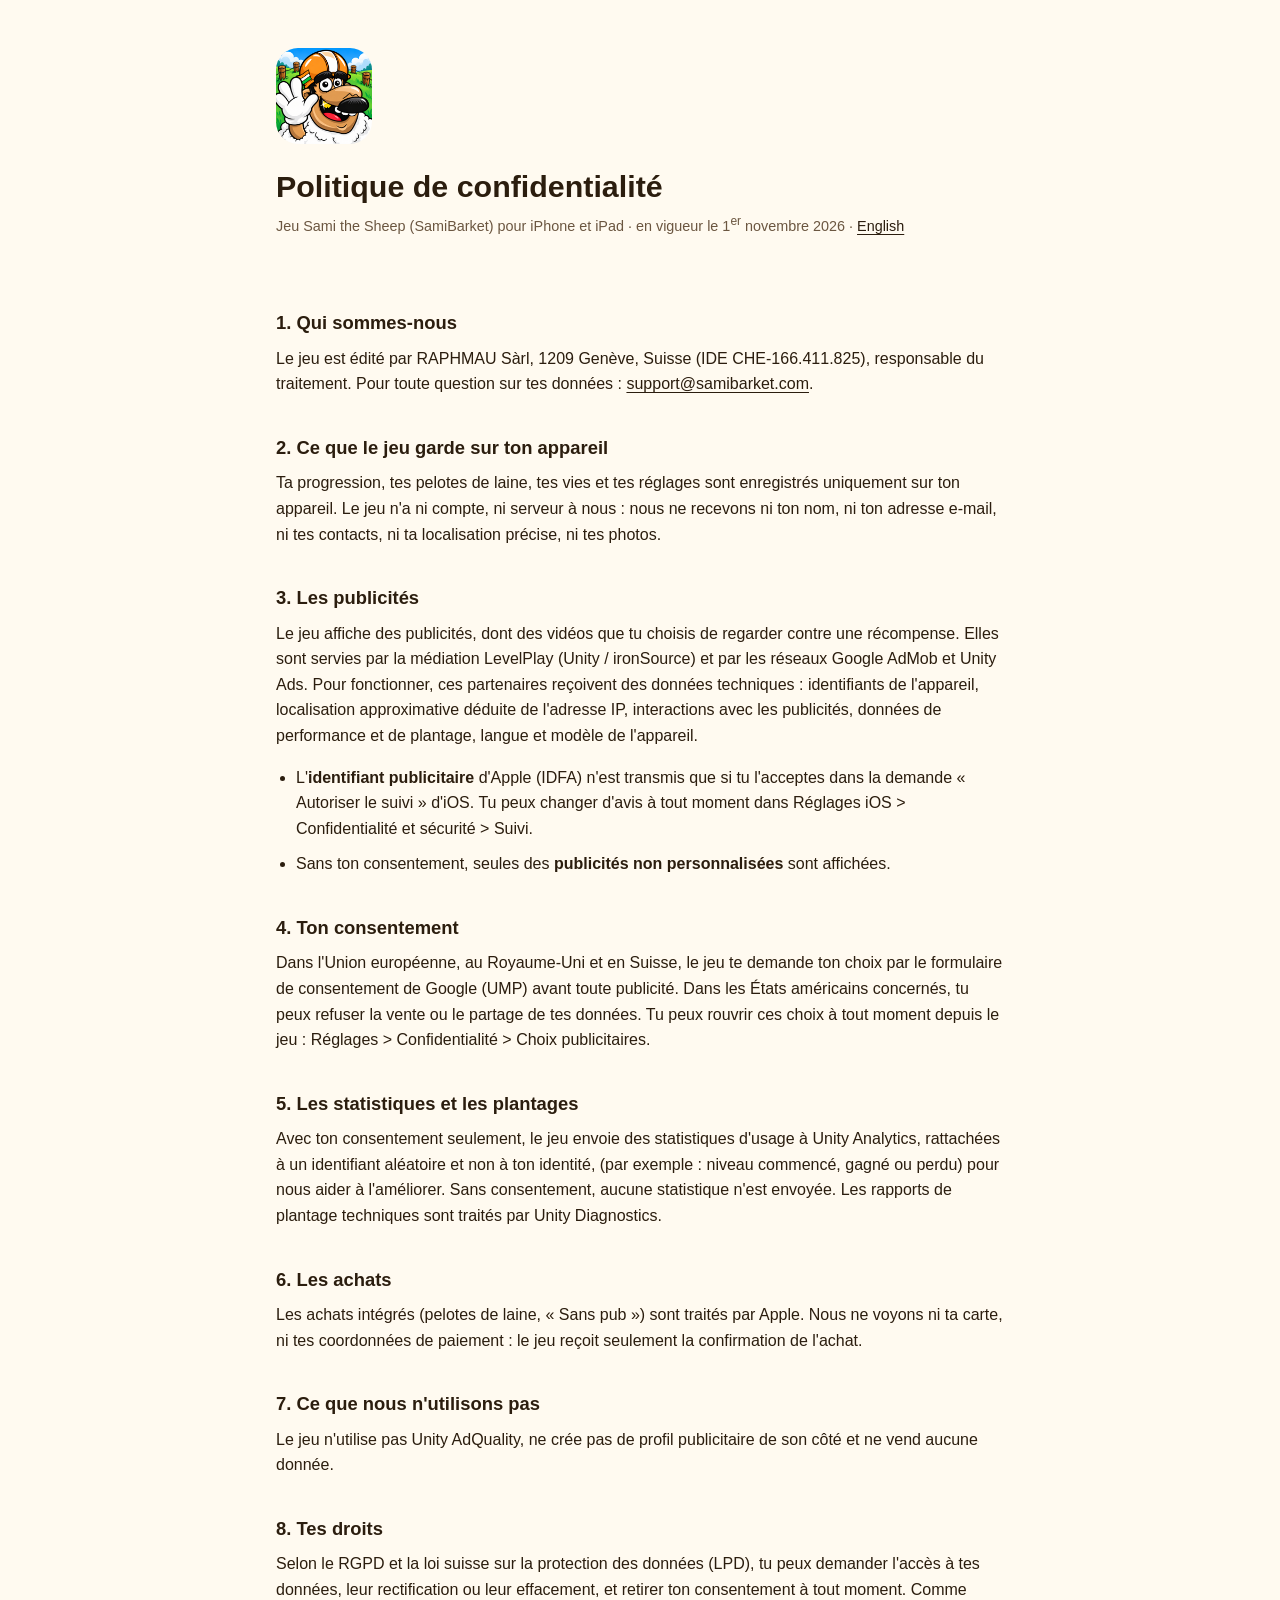
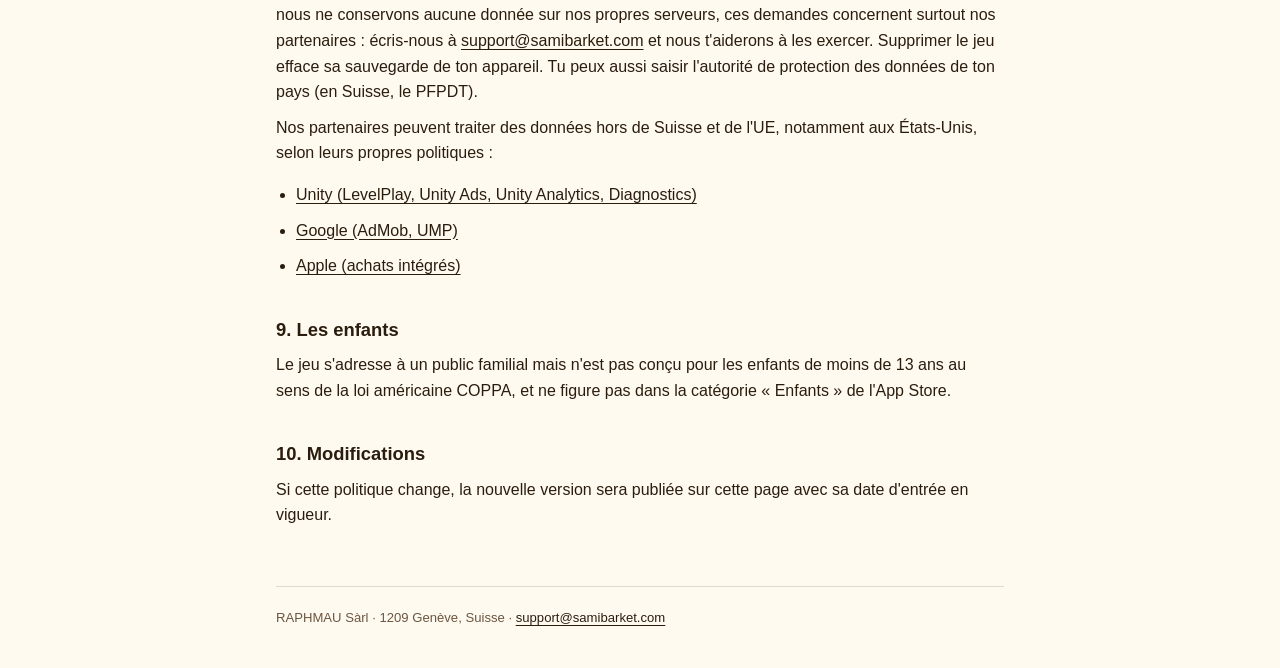
==== confidentialite/index.html @ 614088dc "Site minimal SamiBarket : accueil et politique de confidentialité FR/EN Co-Authored-By: Claude Opus " ====
<!doctype html>
<html lang="fr">
<head>
<meta charset="utf-8">
<meta name="viewport" content="width=device-width, initial-scale=1">
<title>Confidentialité — Sami the Sheep</title>
<meta name="description" content="Politique de confidentialité du jeu Sami the Sheep (SamiBarket).">
<link rel="icon" href="/icon.png">
<link rel="alternate" hreflang="en" href="https://samibarket.com/privacy/">
<link rel="stylesheet" href="/style.css">
</head>
<body>
<div class="wrap">
  <header>
    <a href="/"><img class="icon" src="/icon.png" width="96" height="96" alt="Sami the Sheep"></a>
    <h1>Politique de confidentialité</h1>
    <p class="muted">Jeu Sami the Sheep (SamiBarket) pour iPhone et iPad · en vigueur le 1<sup>er</sup> novembre 2026 · <a href="/privacy/" lang="en">English</a></p>
  </header>
  <main>
    <h2>1. Qui sommes-nous</h2>
    <p>Le jeu est édité par RAPHMAU Sàrl, 1209 Genève, Suisse (IDE CHE-166.411.825), responsable du traitement. Pour toute question sur tes données : <a href="mailto:support@samibarket.com">support@samibarket.com</a>.</p>

    <h2>2. Ce que le jeu garde sur ton appareil</h2>
    <p>Ta progression, tes pelotes de laine, tes vies et tes réglages sont enregistrés uniquement sur ton appareil. Le jeu n'a ni compte, ni serveur à nous : nous ne recevons ni ton nom, ni ton adresse e-mail, ni tes contacts, ni ta localisation précise, ni tes photos.</p>

    <h2>3. Les publicités</h2>
    <p>Le jeu affiche des publicités, dont des vidéos que tu choisis de regarder contre une récompense. Elles sont servies par la médiation LevelPlay (Unity / ironSource) et par les réseaux Google AdMob et Unity Ads. Pour fonctionner, ces partenaires reçoivent des données techniques : identifiants de l'appareil, localisation approximative déduite de l'adresse IP, interactions avec les publicités, données de performance et de plantage, langue et modèle de l'appareil.</p>
    <ul>
      <li>L'<strong>identifiant publicitaire</strong> d'Apple (IDFA) n'est transmis que si tu l'acceptes dans la demande « Autoriser le suivi » d'iOS. Tu peux changer d'avis à tout moment dans Réglages iOS &gt; Confidentialité et sécurité &gt; Suivi.</li>
      <li>Sans ton consentement, seules des <strong>publicités non personnalisées</strong> sont affichées.</li>
    </ul>

    <h2>4. Ton consentement</h2>
    <p>Dans l'Union européenne, au Royaume-Uni et en Suisse, le jeu te demande ton choix par le formulaire de consentement de Google (UMP) avant toute publicité. Dans les États américains concernés, tu peux refuser la vente ou le partage de tes données. Tu peux rouvrir ces choix à tout moment depuis le jeu : Réglages &gt; Confidentialité &gt; Choix publicitaires.</p>

    <h2>5. Les statistiques et les plantages</h2>
    <p>Avec ton consentement seulement, le jeu envoie des statistiques d'usage à Unity Analytics, rattachées à un identifiant aléatoire et non à ton identité, (par exemple : niveau commencé, gagné ou perdu) pour nous aider à l'améliorer. Sans consentement, aucune statistique n'est envoyée. Les rapports de plantage techniques sont traités par Unity Diagnostics.</p>

    <h2>6. Les achats</h2>
    <p>Les achats intégrés (pelotes de laine, « Sans pub ») sont traités par Apple. Nous ne voyons ni ta carte, ni tes coordonnées de paiement : le jeu reçoit seulement la confirmation de l'achat.</p>

    <h2>7. Ce que nous n'utilisons pas</h2>
    <p>Le jeu n'utilise pas Unity AdQuality, ne crée pas de profil publicitaire de son côté et ne vend aucune donnée.</p>

    <h2>8. Tes droits</h2>
    <p>Selon le RGPD et la loi suisse sur la protection des données (LPD), tu peux demander l'accès à tes données, leur rectification ou leur effacement, et retirer ton consentement à tout moment. Comme nous ne conservons aucune donnée sur nos propres serveurs, ces demandes concernent surtout nos partenaires : écris-nous à <a href="mailto:support@samibarket.com">support@samibarket.com</a> et nous t'aiderons à les exercer. Supprimer le jeu efface sa sauvegarde de ton appareil. Tu peux aussi saisir l'autorité de protection des données de ton pays (en Suisse, le PFPDT).</p>
    <p>Nos partenaires peuvent traiter des données hors de Suisse et de l'UE, notamment aux États-Unis, selon leurs propres politiques :</p>
    <ul>
      <li><a href="https://unity.com/legal/game-player-and-app-user-privacy-policy">Unity (LevelPlay, Unity Ads, Unity Analytics, Diagnostics)</a></li>
      <li><a href="https://policies.google.com/privacy">Google (AdMob, UMP)</a></li>
      <li><a href="https://www.apple.com/legal/privacy/">Apple (achats intégrés)</a></li>
    </ul>

    <h2>9. Les enfants</h2>
    <p>Le jeu s'adresse à un public familial mais n'est pas conçu pour les enfants de moins de 13 ans au sens de la loi américaine COPPA, et ne figure pas dans la catégorie « Enfants » de l'App Store.</p>

    <h2>10. Modifications</h2>
    <p>Si cette politique change, la nouvelle version sera publiée sur cette page avec sa date d'entrée en vigueur.</p>
  </main>
  <footer>
    <address>RAPHMAU Sàrl · 1209 Genève, Suisse · <a href="mailto:support@samibarket.com">support@samibarket.com</a></address>
  </footer>
</div>
</body>
</html>
---- style.css ----
:root { --bg: #fffaf0; --fg: #2b1d0e; --muted: #6b5640; --line: #2b1d0e26; color-scheme: light; }
* { box-sizing: border-box; }
html { -webkit-text-size-adjust: 100%; }
body {
  margin: 0; background: var(--bg); color: var(--fg);
  font: 16px/1.6 -apple-system, BlinkMacSystemFont, "Helvetica Neue", Helvetica, Arial, sans-serif;
  -webkit-font-smoothing: antialiased;
}
.wrap { max-width: 760px; margin: 0 auto; padding: 0 16px; }
header { padding: 48px 0 24px; }
.logo { display: block; width: 100%; max-width: 420px; height: auto; }
.icon { width: 96px; height: 96px; border-radius: 22px; display: block; margin: 0 0 24px; }
h1 { font-size: 1.9rem; line-height: 1.2; margin: 24px 0 8px; }
h2 { font-size: 1.15rem; margin: 36px 0 8px; }
p, li { margin: 0 0 10px; }
ul { padding-left: 20px; }
.muted { color: var(--muted); font-size: .9rem; }
a { color: var(--fg); text-underline-offset: 3px; }
nav { display: flex; gap: 20px; flex-wrap: wrap; padding: 8px 0 0; }
main { padding-bottom: 48px; }
footer { padding: 20px 0 40px; border-top: 1px solid var(--line); font-size: .82rem; color: var(--muted); }
address { font-style: normal; }
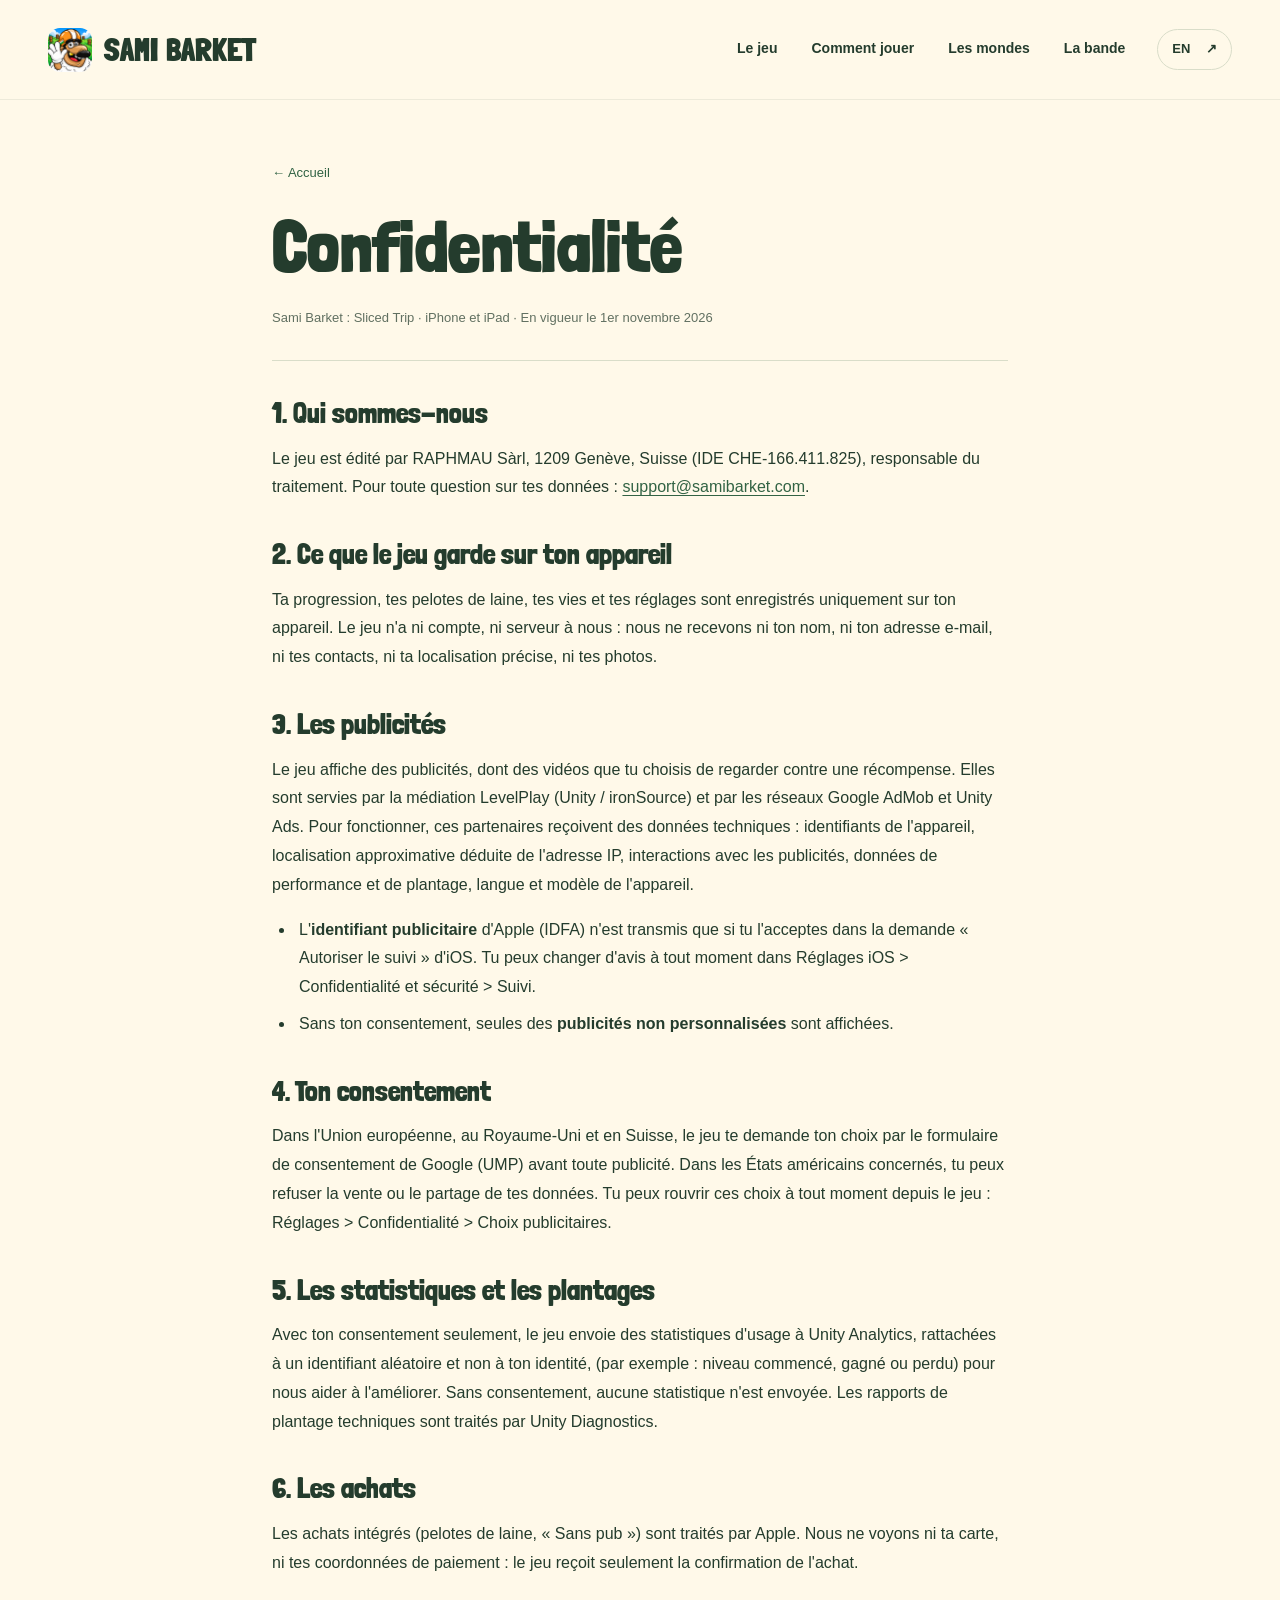
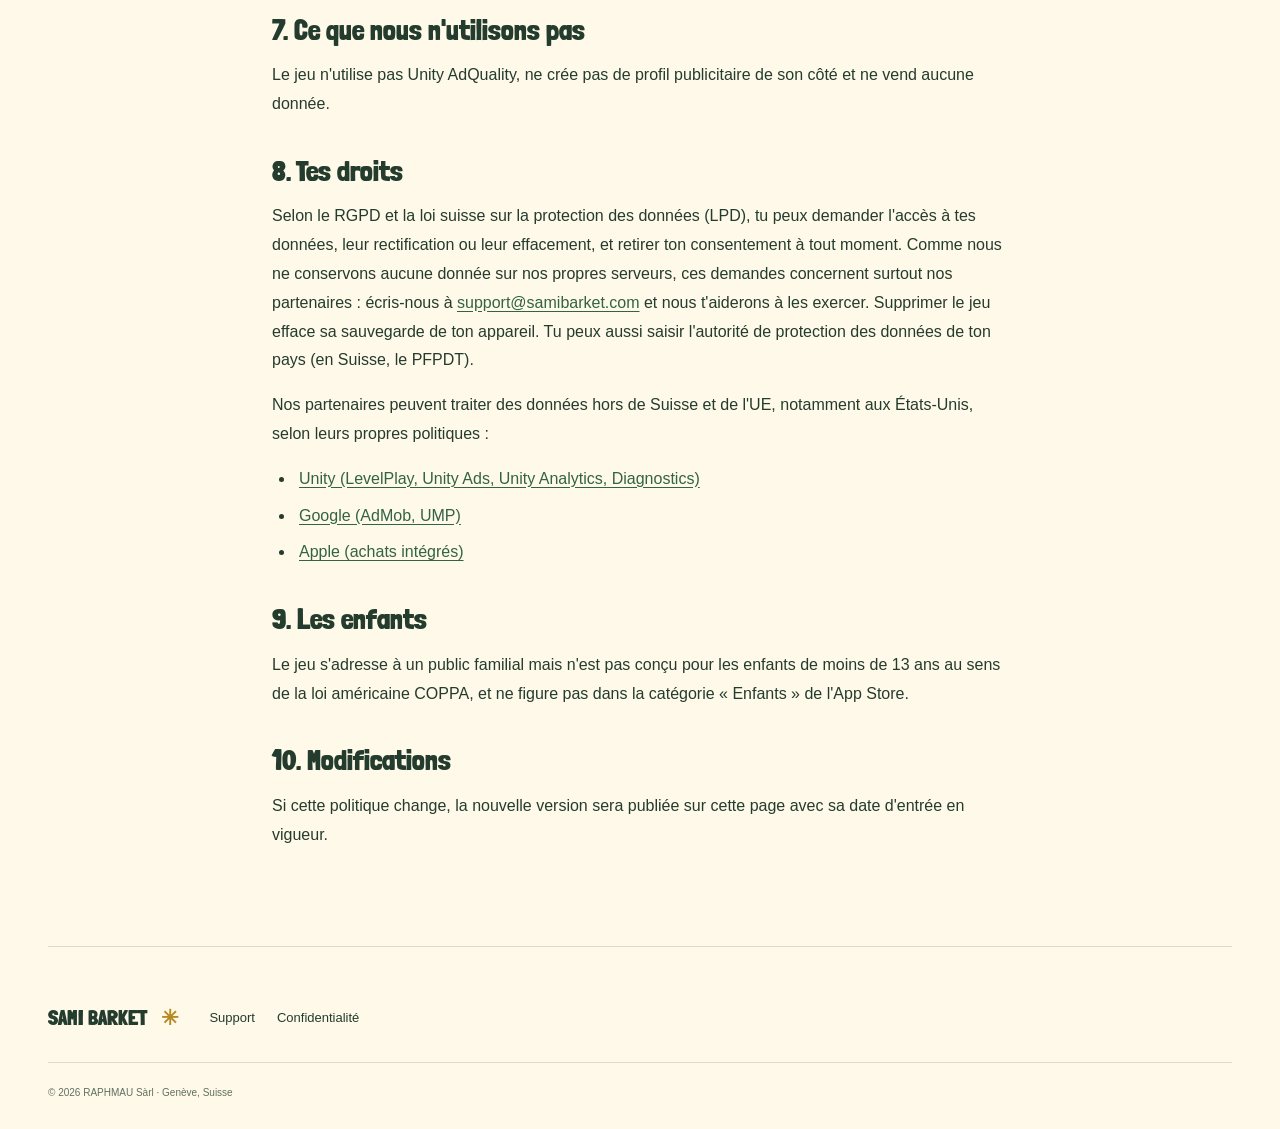
==== commit ee4c8751: "Refine approved Sami Barket site and bilingual legal pages" ====
--- a/confidentialite/index.html
+++ b/confidentialite/index.html
@@ -1,22 +1,7 @@
 <!doctype html>
-<html lang="fr">
-<head>
-<meta charset="utf-8">
-<meta name="viewport" content="width=device-width, initial-scale=1">
-<title>Confidentialité — Sami the Sheep</title>
-<meta name="description" content="Politique de confidentialité du jeu Sami the Sheep (SamiBarket).">
-<link rel="icon" href="/icon.png">
-<link rel="alternate" hreflang="en" href="https://samibarket.com/privacy/">
-<link rel="stylesheet" href="/style.css">
-</head>
-<body>
-<div class="wrap">
-  <header>
-    <a href="/"><img class="icon" src="/icon.png" width="96" height="96" alt="Sami the Sheep"></a>
-    <h1>Politique de confidentialité</h1>
-    <p class="muted">Jeu Sami the Sheep (SamiBarket) pour iPhone et iPad · en vigueur le 1<sup>er</sup> novembre 2026 · <a href="/privacy/" lang="en">English</a></p>
-  </header>
-  <main>
+<html lang="fr"><head><meta charset="utf-8"><meta name="viewport" content="width=device-width, initial-scale=1"><title>Confidentialité — Sami Barket</title><meta name="description" content="Aide et informations pour Sami Barket : Sliced Trip."><meta name="theme-color" content="#fff9e9"><link rel="icon" href="/icon.png"><link rel="stylesheet" href="/home.css?v=8"><link rel="canonical" href="https://samibarket.com/confidentialite/"><link rel="alternate" hreflang="en" href="https://samibarket.com/privacy/"></head>
+<body><a class="skip" href="#main">Aller au contenu</a><header class="site-header"><a class="brand" href="/" aria-label="Sami Barket"><img src="/icon.png" width="44" height="44" alt=""><span>SAMI<span class="brand-small">BARKET</span></span></a><nav aria-label="Navigation principale"><a href="/#sliced-trip">Le jeu</a><a href="/#how-to-play">Comment jouer</a><a href="/#worlds">Les mondes</a><a href="/#the-flock">La bande</a></nav><a class="language" href="/privacy/" lang="en">EN <span aria-hidden="true">↗</span></a></header>
+<main id="main" class="document-page"><header class="document-heading"><a class="back-link" href="/">← Accueil</a><h1>Confidentialité</h1><p>Sami Barket : Sliced Trip · iPhone et iPad · En vigueur le 1er novembre 2026</p></header><div class="document-content">
     <h2>1. Qui sommes-nous</h2>
     <p>Le jeu est édité par RAPHMAU Sàrl, 1209 Genève, Suisse (IDE CHE-166.411.825), responsable du traitement. Pour toute question sur tes données : <a href="mailto:support@samibarket.com">support@samibarket.com</a>.</p>
 
@@ -56,10 +41,5 @@
 
     <h2>10. Modifications</h2>
     <p>Si cette politique change, la nouvelle version sera publiée sur cette page avec sa date d'entrée en vigueur.</p>
-  </main>
-  <footer>
-    <address>RAPHMAU Sàrl · 1209 Genève, Suisse · <a href="mailto:support@samibarket.com">support@samibarket.com</a></address>
-  </footer>
-</div>
-</body>
-</html>
+  </div></main>
+<footer class="site-footer section-width"><div><a class="footer-brand" href="/">SAMI BARKET <span aria-hidden="true">✳</span></a></div><div class="footer-links"><a href="/support/">Support</a><a href="/confidentialite/">Confidentialité</a></div><p class="legal">© 2026 RAPHMAU Sàrl · Genève, Suisse</p></footer></body></html>
--- a/home.css
+++ b/home.css
@@ -0,0 +1,25 @@
+:root{--cream:#fff9e9;--ink:#243c2d;--green:#326344;--orange:#f6a831;--line:#d9ddc9;--muted:#617061}*{box-sizing:border-box}html{scroll-behavior:smooth;scroll-padding-top:100px}body{margin:0;background:var(--cream);color:var(--ink);font-family:Arial,Helvetica,sans-serif;line-height:1.55}a{color:inherit;text-decoration:none}a:focus-visible{outline:3px solid #187a83;outline-offset:6px}img{display:block;max-width:100%;height:auto}h1,h2,h3,h4,p{margin:0}h1,h2{font-family:Georgia,'Times New Roman',serif;font-weight:700;letter-spacing:-.055em;line-height:1.04}h1{font-size:clamp(3.3rem,5.6vw,6rem)}h2{font-size:clamp(2.8rem,4.4vw,4.4rem)}em{font-style:italic;color:var(--green)}.section-width{width:min(1200px,calc(100% - 96px));margin-inline:auto}.skip{position:fixed;left:12px;top:-100px;z-index:10;background:var(--cream);padding:14px}.skip:focus{top:12px}.site-header{height:100px;max-width:1392px;margin:auto;display:flex;align-items:center;justify-content:space-between;padding:0 48px;gap:32px;border-bottom:1px solid #243c2d14}.brand{display:flex;align-items:center;gap:11px;line-height:1;font-size:24px;font-weight:900;letter-spacing:-1px}.brand img{border-radius:12px}.brand-small{display:block;font-size:11px;letter-spacing:3px;margin-top:5px}.site-header nav{display:flex;gap:34px;font-size:14px;font-weight:700}.site-header nav a{padding:12px 0;border-bottom:2px solid transparent}.site-header nav a:hover{border-color:var(--green)}.language{font-size:13px;font-weight:800;border:1px solid var(--line);padding:9px 14px;border-radius:25px}.language span{margin-left:12px}.hero{position:relative;max-width:1440px;margin:auto;display:grid;grid-template-columns:1fr 1fr;min-height:730px;padding:84px 48px 100px;align-items:center;overflow:hidden}.hero-copy{position:relative;z-index:2;max-width:650px}.eyebrow{font-size:11px;font-weight:800;letter-spacing:1.7px;line-height:1.7;margin-bottom:24px}.tiny-sun{color:#c88b3b;font-size:21px;vertical-align:middle;margin-right:6px}.intro{max-width:420px;font-size:18px;color:var(--muted);margin:28px 0 30px}.button{display:inline-flex;justify-content:space-between;align-items:center;gap:36px;border:2px solid var(--ink);border-radius:50px;padding:16px 24px;background:var(--ink);color:white;font-size:14px;font-weight:700;box-shadow:0 4px 0 #12231a;transition:transform .15s,box-shadow .15s}.button:hover{transform:translateY(-2px);box-shadow:0 6px 0 #12231a}.button span{font-size:22px;line-height:1}.launch-status{font-size:12px;color:var(--muted);display:flex;align-items:center;gap:7px;margin:20px 4px}.launch-status>span{width:6px;height:6px;background:#b68930;border-radius:50%}.hero-art{position:relative;height:540px;isolation:isolate}.sky-orb{position:absolute;inset:10px -60px -20px 10px;background:#dcefdc;border-radius:50% 46% 42% 50%;transform:rotate(-9deg);z-index:-2}.hero-logo{position:absolute;width:72%;left:10%;top:4%;transform:rotate(-7deg);z-index:2}.hero-sami{position:absolute;height:400px;width:auto;left:8%;bottom:1%;filter:drop-shadow(0 15px 0 #243c2d0d);transform:rotate(-7deg)}.balloon{position:absolute;width:125px;right:2%;top:23%;transform:rotate(8deg)}.field-patch{position:absolute;width:460px;height:160px;background:#9bc66e;border-radius:50%;bottom:-15px;left:1%;transform:rotate(-8deg);z-index:-1}.art-sticker{position:absolute;right:3%;bottom:7%;width:130px;height:130px;border-radius:50%;background:#f6bd48;display:flex;flex-direction:column;justify-content:center;align-items:center;font-size:16px;line-height:1.1;letter-spacing:2px;transform:rotate(13deg);border:2px solid #243c2d}.art-sticker b{font-family:Georgia,serif;font-size:35px;letter-spacing:-2px}.doodle{position:absolute;font-size:44px;color:#de9728}.star-one{top:22%;left:1%}.star-two{right:-2%;bottom:41%;font-size:55px;color:var(--green)}.hero-footnote{position:absolute;left:48px;bottom:32px;font-size:12px;font-weight:700;display:flex;gap:30px;align-items:center}.hero-footnote span{font-size:22px}.how{display:grid;grid-template-columns:1fr 1fr;gap:110px;align-items:center;padding-block:90px 110px}.game-visual{position:relative;display:grid;place-items:center;min-height:610px}.screen-halo{position:absolute;width:100%;aspect-ratio:1;background:#efdeb7;border-radius:48% 48% 45% 50%;transform:rotate(-8deg)}figure{margin:0;position:relative;transform:rotate(-5deg)}.phone{width:245px;background:#233c2d;border:8px solid #233c2d;border-radius:34px;overflow:hidden;box-shadow:18px 24px 0 #243c2d13}.phone img{width:100%;border-radius:25px}figcaption{font-size:10px;text-align:center;color:#617061;margin-top:23px;transform:rotate(5deg)}.visual-note{position:absolute;left:-4%;bottom:29%;font-family:Georgia,serif;font-style:italic;font-size:28px;transform:rotate(-16deg);color:var(--green)}.visual-note span{display:block;font-size:60px;text-align:center;line-height:1}.how-copy .eyebrow{max-width:320px}.steps{list-style:none;padding:0;margin:36px 0 0}.steps li{display:flex;gap:22px;margin-bottom:26px}.step-number{flex:0 0 40px;height:40px;border:1px solid #b9c7ad;border-radius:50%;display:grid;place-items:center;font-size:12px;font-weight:700}.steps h3{font-size:18px;margin:4px 0 7px;letter-spacing:-.4px}.steps p{font-size:14px;color:var(--muted);max-width:340px}.challenge{background:#263f2e;color:#fff9e9;padding:88px 0;position:relative}.challenge-inner{display:grid;grid-template-columns:1fr 1fr;gap:80px;align-items:center}.challenge .eyebrow{color:#d4dcbf}.challenge em{color:#f3c55b}.challenge h2{font-size:clamp(3rem,4.4vw,4.4rem)}.challenge p:not(.eyebrow){max-width:380px;font-size:16px;color:#d4dcbf;margin-top:25px}.stats{display:grid;grid-template-columns:1fr 1fr;gap:32px}.stats div{border-top:1px solid #fff9e940;padding-top:15px}.stats div:first-child{grid-column:span 2}.stats strong{font-family:Georgia,serif;display:block;font-size:74px;line-height:1.1;font-weight:400;letter-spacing:-4px;color:#f3c55b}.stats div:first-child strong{font-size:104px}.stats span{display:block;font-size:12px;letter-spacing:.5px;margin-top:8px}.family{padding-block:110px 80px}.section-heading{max-width:650px;margin-bottom:52px}.section-heading>p:last-child{margin-top:24px;max-width:480px;color:var(--muted);font-size:17px}.game-cards{display:grid;grid-template-columns:1fr 1fr;gap:32px}.game-card{border:1px solid #d7d9c8;border-radius:20px;overflow:hidden;background:#fffcf3}.card-art{height:270px;position:relative;overflow:hidden;display:grid;place-items:center}.fusion .card-art{background:#f4d488}.bercail .card-art{background:#cce9e9}.fusion .card-art img{width:240px;transform:rotate(-12deg)}.bercail .card-art img{width:320px;z-index:1;transform:rotate(-8deg)}.card-spark{position:absolute;left:18%;top:22%;color:#966323;font-size:50px}.flight-trail{position:absolute;left:4%;bottom:22%;font-size:100px;color:#7cb5b6;transform:rotate(-10deg)}.card-content{padding:30px 34px 35px}.pill{font-size:10px;font-weight:700;letter-spacing:.5px;padding:5px 10px;border:1px solid #d8ddc8;border-radius:20px}.card-content h3{font-size:14px;font-weight:600;color:var(--muted);margin:24px 0 0}.card-content h3 span{display:block;font-family:Georgia,serif;font-size:34px;letter-spacing:-1.2px;color:var(--ink);line-height:1.25}.card-content h4{font-size:15px;margin:17px 0 7px}.card-content p{font-size:14px;color:var(--muted);max-width:400px}.family-note{font-size:12px;color:var(--muted);margin-top:25px;max-width:650px}.contact{border-top:1px solid var(--line);border-bottom:1px solid var(--line);padding-block:46px;display:flex;align-items:center;justify-content:space-between;gap:30px}.contact h2{font-size:30px;letter-spacing:-1px}.contact p{color:var(--muted);font-size:14px;margin-top:10px}.button-outline{background:transparent;color:var(--ink);box-shadow:none}.button-outline:hover{box-shadow:0 3px 0 #243c2d}.site-footer{padding-block:55px 28px;display:grid;grid-template-columns:1fr auto;gap:30px}.footer-brand{font-weight:900;letter-spacing:-1px;font-size:21px}.footer-brand span{color:#b88a22;margin-left:10px}.site-footer p{font-size:12px;color:var(--muted);margin-top:12px}.footer-links{display:flex;gap:25px;align-items:start;font-size:13px}.footer-links a:hover{text-decoration:underline}.site-footer .legal{grid-column:span 2;border-top:1px solid var(--line);padding-top:22px;font-size:10px;margin-top:10px}
+@media(min-width:1500px){.hero{padding-inline:80px}.hero-footnote{left:80px}}@media(max-width:1050px){.section-width{width:calc(100% - 64px)}.hero{padding-inline:32px;min-height:650px;padding-top:55px}.hero-art{height:460px}.hero-sami{height:330px}.hero-logo{width:82%;left:0;top:6%}.balloon{width:100px;right:-3%}.field-patch{width:360px}.art-sticker{width:100px;height:100px;right:0;font-size:12px}.art-sticker b{font-size:28px}.how{gap:60px}.visual-note{display:none}.hero-footnote{left:32px}.site-header{padding-inline:32px}.challenge-inner{gap:50px}.card-content{padding:27px}.bercail .card-art img{width:280px}}
+@media(max-width:700px){.site-header{height:78px;padding-inline:20px;gap:15px}.brand{font-size:21px}.brand img{width:36px;height:36px;border-radius:9px}.brand-small{font-size:9px}.site-header nav{gap:18px;font-size:12px}.site-header nav a:nth-child(2){display:none}.language{padding:6px 10px;font-size:11px}.language span{margin-left:3px}.section-width{width:calc(100% - 40px)}.hero{grid-template-columns:1fr;padding:40px 20px 58px;min-height:0}.hero-copy{max-width:500px}.eyebrow{font-size:9px;letter-spacing:1.4px;margin-bottom:18px}h1{font-size:clamp(3.2rem,10.8vw,4.7rem)}.intro{font-size:16px;max-width:350px;margin:22px 0}.button{padding:13px 21px;font-size:13px}.launch-status{margin-top:15px;font-size:11px}.hero-art{height:400px;width:100%;max-width:470px;margin:0 auto}.sky-orb{inset:25px -40px 0 0}.hero-logo{width:68%;top:5%;left:6%}.hero-sami{height:300px;left:12%;bottom:0}.balloon{width:95px;top:22%;right:0}.field-patch{width:340px;height:100px;bottom:0}.art-sticker{bottom:5%;right:1%;width:100px;height:100px}.star-one{top:25%;left:1%;font-size:30px}.star-two{right:3%;bottom:40%;font-size:38px}.hero-footnote{left:20px;bottom:12px;font-size:10px}.how{grid-template-columns:1fr;gap:32px;padding-block:55px 65px}.how-copy{grid-row:1}.how h2{font-size:3rem}.steps{margin-top:30px}.steps li{margin-bottom:22px}.steps p{max-width:100%}.game-visual{min-height:550px}.screen-halo{max-width:430px}.phone{width:218px;border-width:7px;border-radius:30px}.phone img{border-radius:22px}.challenge{padding-block:55px}.challenge-inner{grid-template-columns:1fr;gap:38px}.challenge h2{font-size:3.2rem}.challenge .eyebrow{max-width:290px}.challenge p:not(.eyebrow){font-size:15px}.stats{grid-template-columns:1fr 1fr 1fr;gap:18px}.stats div:first-child{grid-column:auto}.stats strong,.stats div:first-child strong{font-size:54px;letter-spacing:-3px}.stats span{font-size:10px}.family{padding-block:65px 50px}.family h2{font-size:3rem}.section-heading{margin-bottom:32px}.section-heading>p:last-child{font-size:15px}.game-cards{grid-template-columns:1fr;gap:25px}.card-art{height:235px}.fusion .card-art img{width:220px}.bercail .card-art img{width:280px}.card-content{padding:25px}.card-content h3 span{font-size:31px}.contact{flex-direction:column;align-items:flex-start;padding-block:35px;gap:25px}.contact h2{font-size:28px;max-width:300px;line-height:1.15}.site-footer{padding-top:36px;grid-template-columns:1fr;gap:24px}.site-footer .legal{grid-column:auto}.footer-links{font-size:12px}.site-footer p{max-width:260px}}
+@media(prefers-reduced-motion:reduce){html{scroll-behavior:auto}*{transition:none!important}}
+
+/* The game’s own title font, served locally with its OFL licence. */
+@font-face{font-family:Londrina;src:url('/assets/LondrinaSolid-Black.ttf') format('truetype');font-style:normal;font-weight:900;font-display:swap}
+h1,h2,.card-content h3 span,.art-sticker b,.brand,.footer-brand{font-family:Londrina,Arial,sans-serif;font-weight:900;letter-spacing:.005em}
+h1{line-height:1.05}h1 em,h2 em{font-style:normal}.hero-sami{z-index:2}.hero-hand{z-index:3;pointer-events:none}.art-sticker{z-index:4}.hero-logo{z-index:4}.hero-footnote{font-weight:400}.worlds{padding-block:65px 100px;display:grid;grid-template-columns:1fr 1fr;gap:110px;align-items:center;border-top:1px solid var(--line)}.worlds-copy>p:not(.eyebrow){font-size:16px;color:var(--muted);margin-top:25px;max-width:450px}.worlds figure{justify-self:center;transform:rotate(3deg)}.worlds figcaption{transform:rotate(-3deg)}.world-list{display:flex;gap:12px;list-style:none;padding:0;margin-top:30px;flex-wrap:wrap}.world-list li{border-bottom:2px solid #c99a5d;padding:8px 10px;font-weight:700;font-size:14px}.card-content h3 span{font-size:38px}.contact h2{font-size:34px}
+@media(max-width:700px){.worlds{grid-template-columns:1fr;gap:40px;padding-block:45px 65px}.worlds h2{font-size:3rem}.worlds-copy>p:not(.eyebrow){font-size:15px}.worlds figure{margin-top:10px}.hero-sami{left:12%}.hero-hand{left:12%}}
+
+/* Header brand: one line, equally sized words. */
+.brand{font-size:32px;white-space:nowrap;gap:12px}.brand-small{display:inline;font-family:inherit;font-size:inherit;letter-spacing:inherit;margin:0 0 0 7px}.brand>span{display:flex;align-items:baseline}.site-header nav{margin-left:auto}.language{flex-shrink:0}
+@media(max-width:700px){.brand{font-size:25px;gap:8px}.brand-small{font-size:inherit;letter-spacing:inherit;margin-left:5px}.site-header nav{display:none}.site-header{gap:12px}.brand img{width:38px;height:38px}}
+
+.cast{border-top:1px solid var(--line);padding-top:75px;padding-bottom:35px}.cast-copy{max-width:650px}.cast-copy>p:last-child{color:var(--muted);max-width:560px;margin-top:22px;font-size:16px}.cast-portrait{position:relative;margin:45px auto 0;min-height:410px;max-width:1000px;isolation:isolate}.cast-portrait:before{content:"";position:absolute;inset:60px -15px 10px;background:#dce8c8;border-radius:45% 51% 38% 44%;z-index:-1}.cast-sheep{position:absolute;width:22%;filter:drop-shadow(0 8px 0 #243c2d0d);transform:rotate(180deg)}.sheep-1{left:37%;top:160px;z-index:5;width:25%}.sheep-2{left:18%;top:140px;z-index:4}.sheep-3{left:0;top:145px;z-index:3}.sheep-4{left:77%;top:150px;z-index:3}.sheep-5{left:59%;top:150px;z-index:4}.sheep-6{left:8%;top:0}.sheep-7{left:26%;top:10px}.sheep-8{left:44%;top:0}.sheep-9{left:62%;top:10px}.sheep-10{left:79%;top:0}.family{padding-top:60px}@media(max-width:700px){.cast{padding-top:45px;padding-bottom:15px}.cast h2{font-size:3rem}.cast-copy>p:last-child{font-size:15px}.cast-portrait{min-height:220px;margin-top:30px}.cast-sheep{width:25%}.sheep-1{left:36%;top:105px;width:29%}.sheep-2{left:15%;top:100px}.sheep-3{left:-3%;top:85px}.sheep-4{left:78%;top:85px}.sheep-5{left:59%;top:100px}.sheep-6{left:1%;top:10px}.sheep-7{left:20%;top:15px}.sheep-8{left:39%;top:0}.sheep-9{left:58%;top:15px}.sheep-10{left:77%;top:10px}}
+
+/* Keep the section menu visible on phones as well as desktop. */
+@media(max-width:700px){.site-header{height:auto;min-height:78px;display:grid;grid-template-columns:1fr auto;padding:15px 20px 0;gap:12px}.site-header>.brand{grid-column:1;grid-row:1}.site-header>.language{grid-column:2;grid-row:1}.site-header nav{grid-column:1 / -1;grid-row:2;display:flex;width:100%;justify-content:space-between;gap:14px;margin:0;overflow-x:auto;font-size:12px;white-space:nowrap;padding-bottom:5px}.site-header nav a:nth-child(2){display:block}.site-header nav a{padding:10px 0}}
+
+.balloon-passenger{z-index:1;pointer-events:none}
+
+.site-footer{grid-template-columns:max-content 1fr;column-gap:30px;row-gap:18px;align-items:center}.footer-links{justify-content:flex-start;align-items:center;gap:22px}.site-footer .legal{grid-column:1 / -1}@media(max-width:700px){.site-footer{column-gap:20px;row-gap:18px}.footer-brand{font-size:20px}.footer-brand span{margin-left:5px}.footer-links{gap:15px;font-size:12px}}@media(max-width:360px){.site-footer{column-gap:14px}.footer-links{gap:10px;font-size:11px}}
+
+.document-page{max-width:800px;margin:0 auto;padding:60px 32px 80px}.document-heading{padding-bottom:32px;border-bottom:1px solid var(--line);margin-bottom:35px}.back-link{font-size:13px;color:var(--green);display:inline-block;margin-bottom:24px}.back-link:hover{text-decoration:underline}.document-heading h1{font-size:clamp(2.8rem,6vw,4.5rem);line-height:1.12;overflow-wrap:anywhere}.document-heading>p{font-size:13px;color:var(--muted);margin-top:20px}.document-content{font-size:16px;line-height:1.8;overflow-wrap:anywhere}.document-content h2{font-size:28px;line-height:1.2;margin:36px 0 14px;letter-spacing:0}.document-content p{margin:0 0 16px}.document-content ul{padding-left:23px;margin:0 0 22px}.document-content li{padding-left:4px;margin-bottom:8px}.document-content a{color:var(--green);text-decoration:underline;text-underline-offset:3px}.document-content section+section{margin-top:40px}.document-page+.site-footer{border-top:1px solid var(--line)}@media(max-width:700px){.document-page{padding:35px 20px 50px}.document-content{font-size:15px}.document-content h2{font-size:26px}.document-heading{padding-bottom:25px;margin-bottom:28px}.document-heading>p{line-height:1.7}}
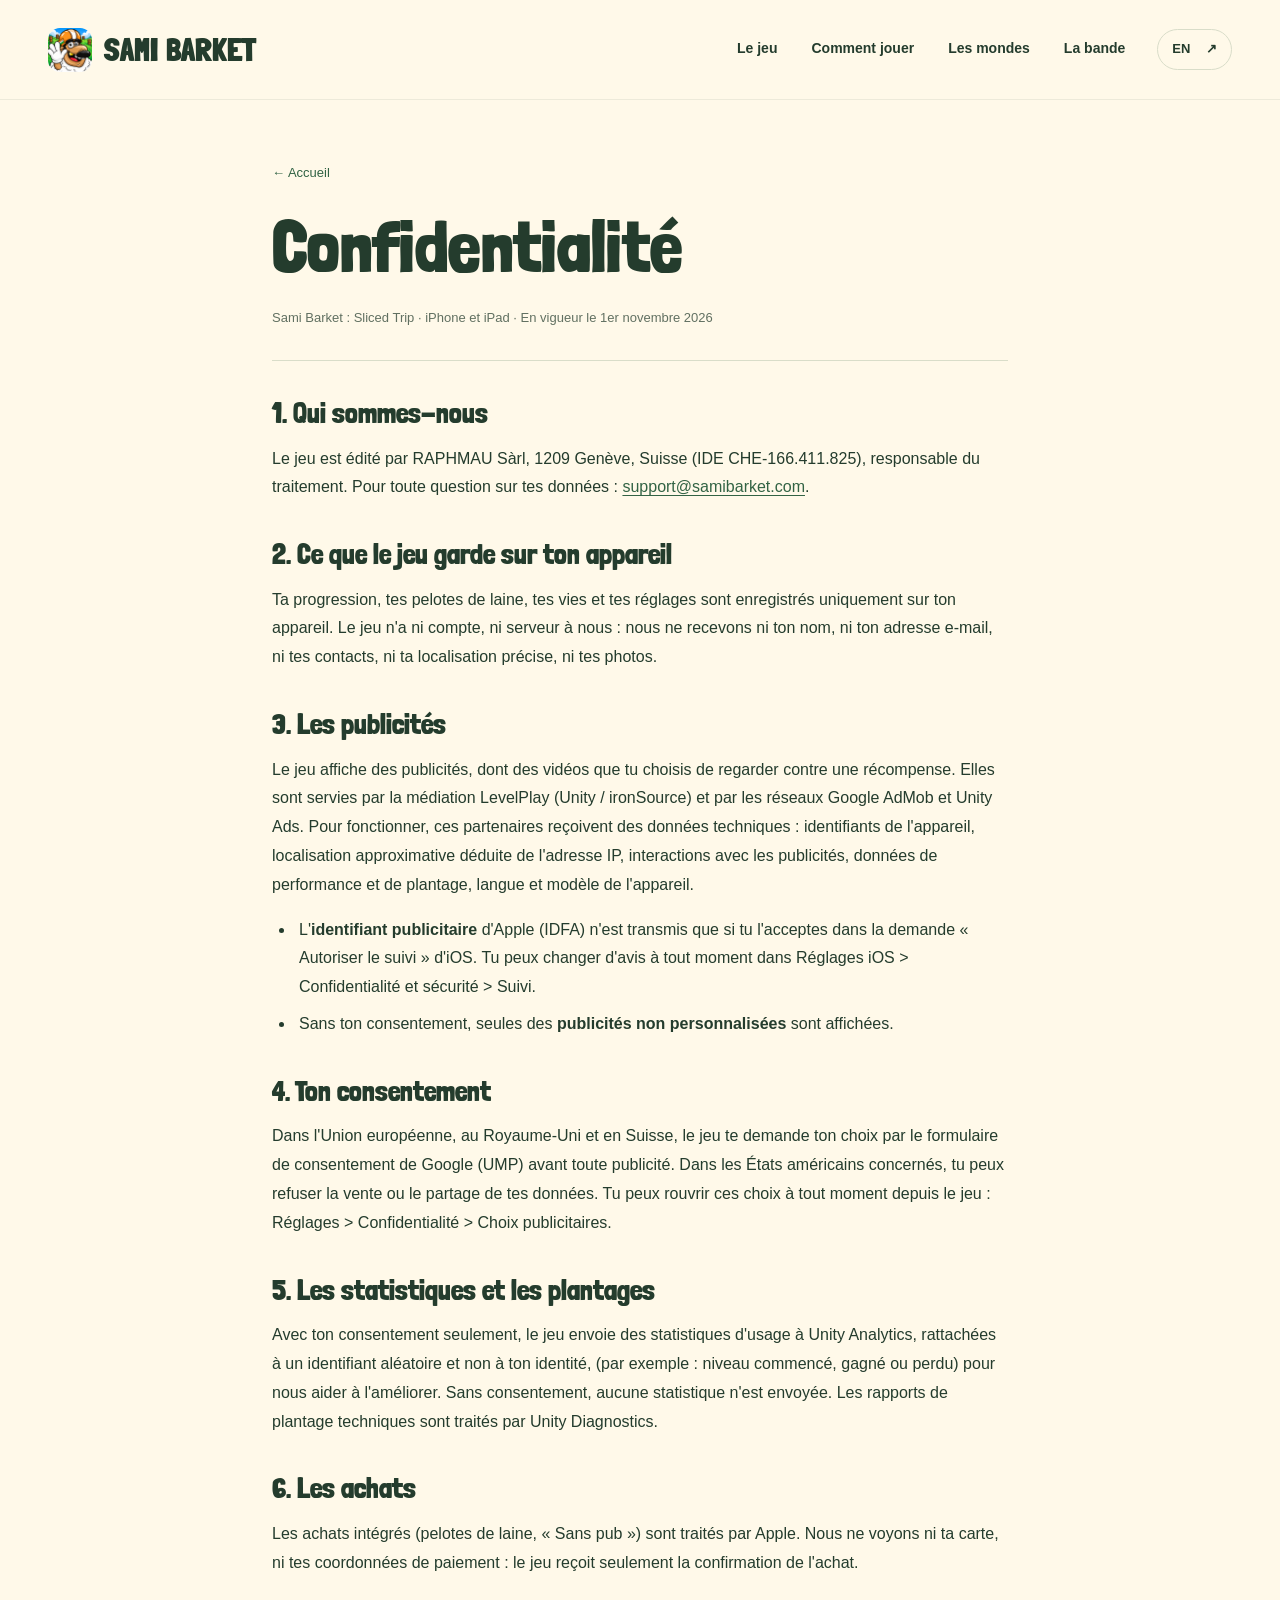
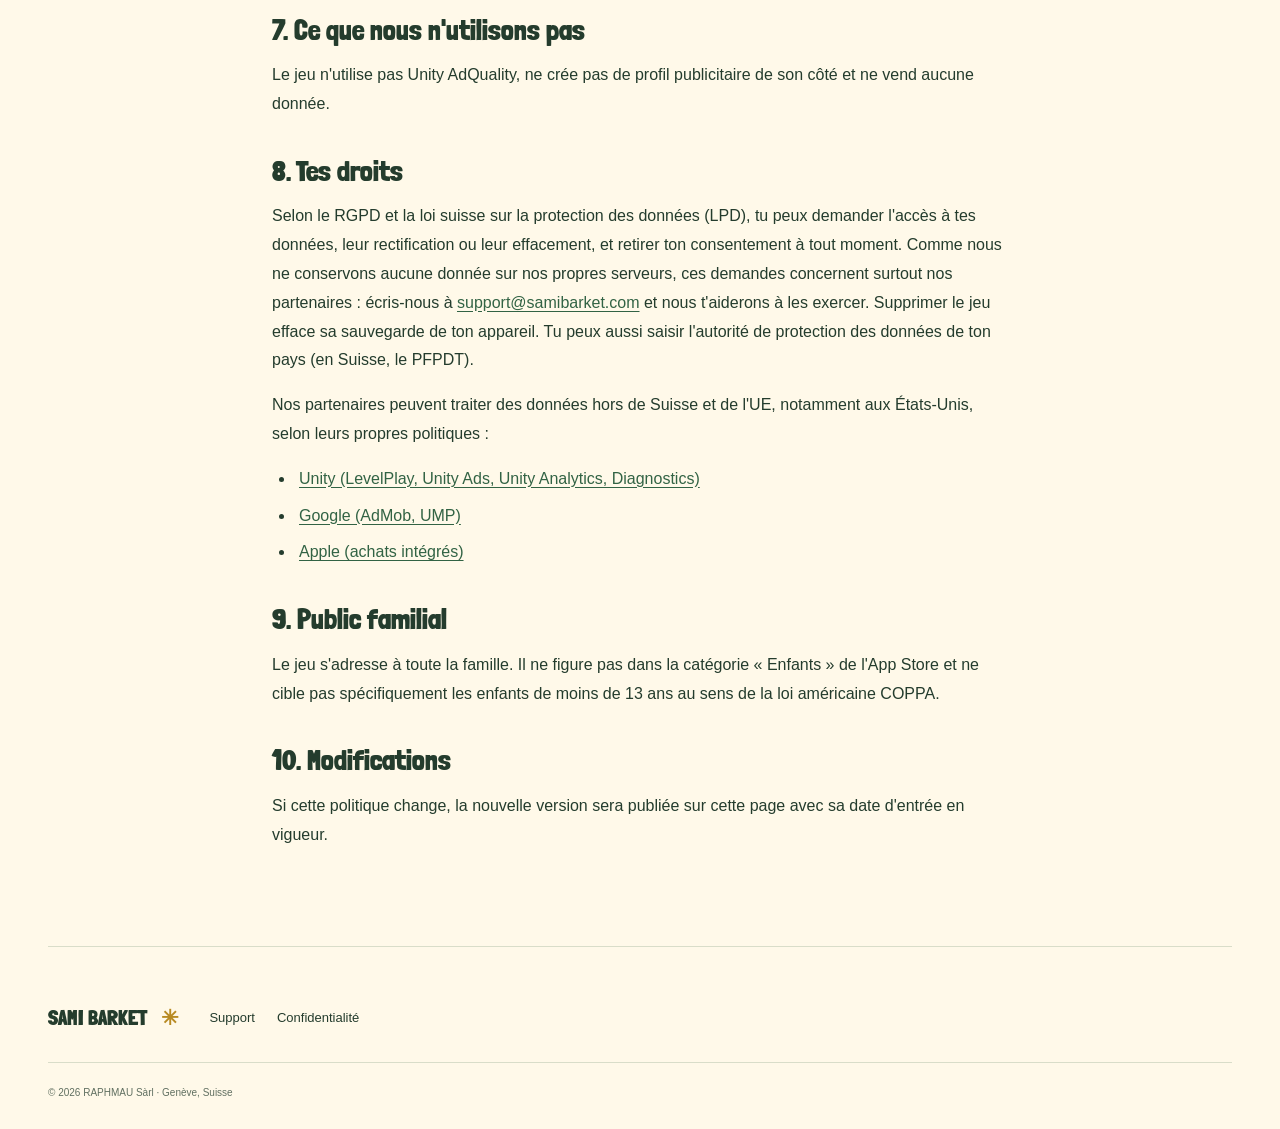
==== commit c8f88992: "Renomme la section 9 de la politique de confidentialité en « Public familial » (FR/EN)" ====
--- a/confidentialite/index.html
+++ b/confidentialite/index.html
@@ -36,8 +36,8 @@
       <li><a href="https://www.apple.com/legal/privacy/">Apple (achats intégrés)</a></li>
     </ul>
 
-    <h2>9. Les enfants</h2>
-    <p>Le jeu s'adresse à un public familial mais n'est pas conçu pour les enfants de moins de 13 ans au sens de la loi américaine COPPA, et ne figure pas dans la catégorie « Enfants » de l'App Store.</p>
+    <h2>9. Public familial</h2>
+    <p>Le jeu s'adresse à toute la famille. Il ne figure pas dans la catégorie « Enfants » de l'App Store et ne cible pas spécifiquement les enfants de moins de 13 ans au sens de la loi américaine COPPA.</p>
 
     <h2>10. Modifications</h2>
     <p>Si cette politique change, la nouvelle version sera publiée sur cette page avec sa date d'entrée en vigueur.</p>
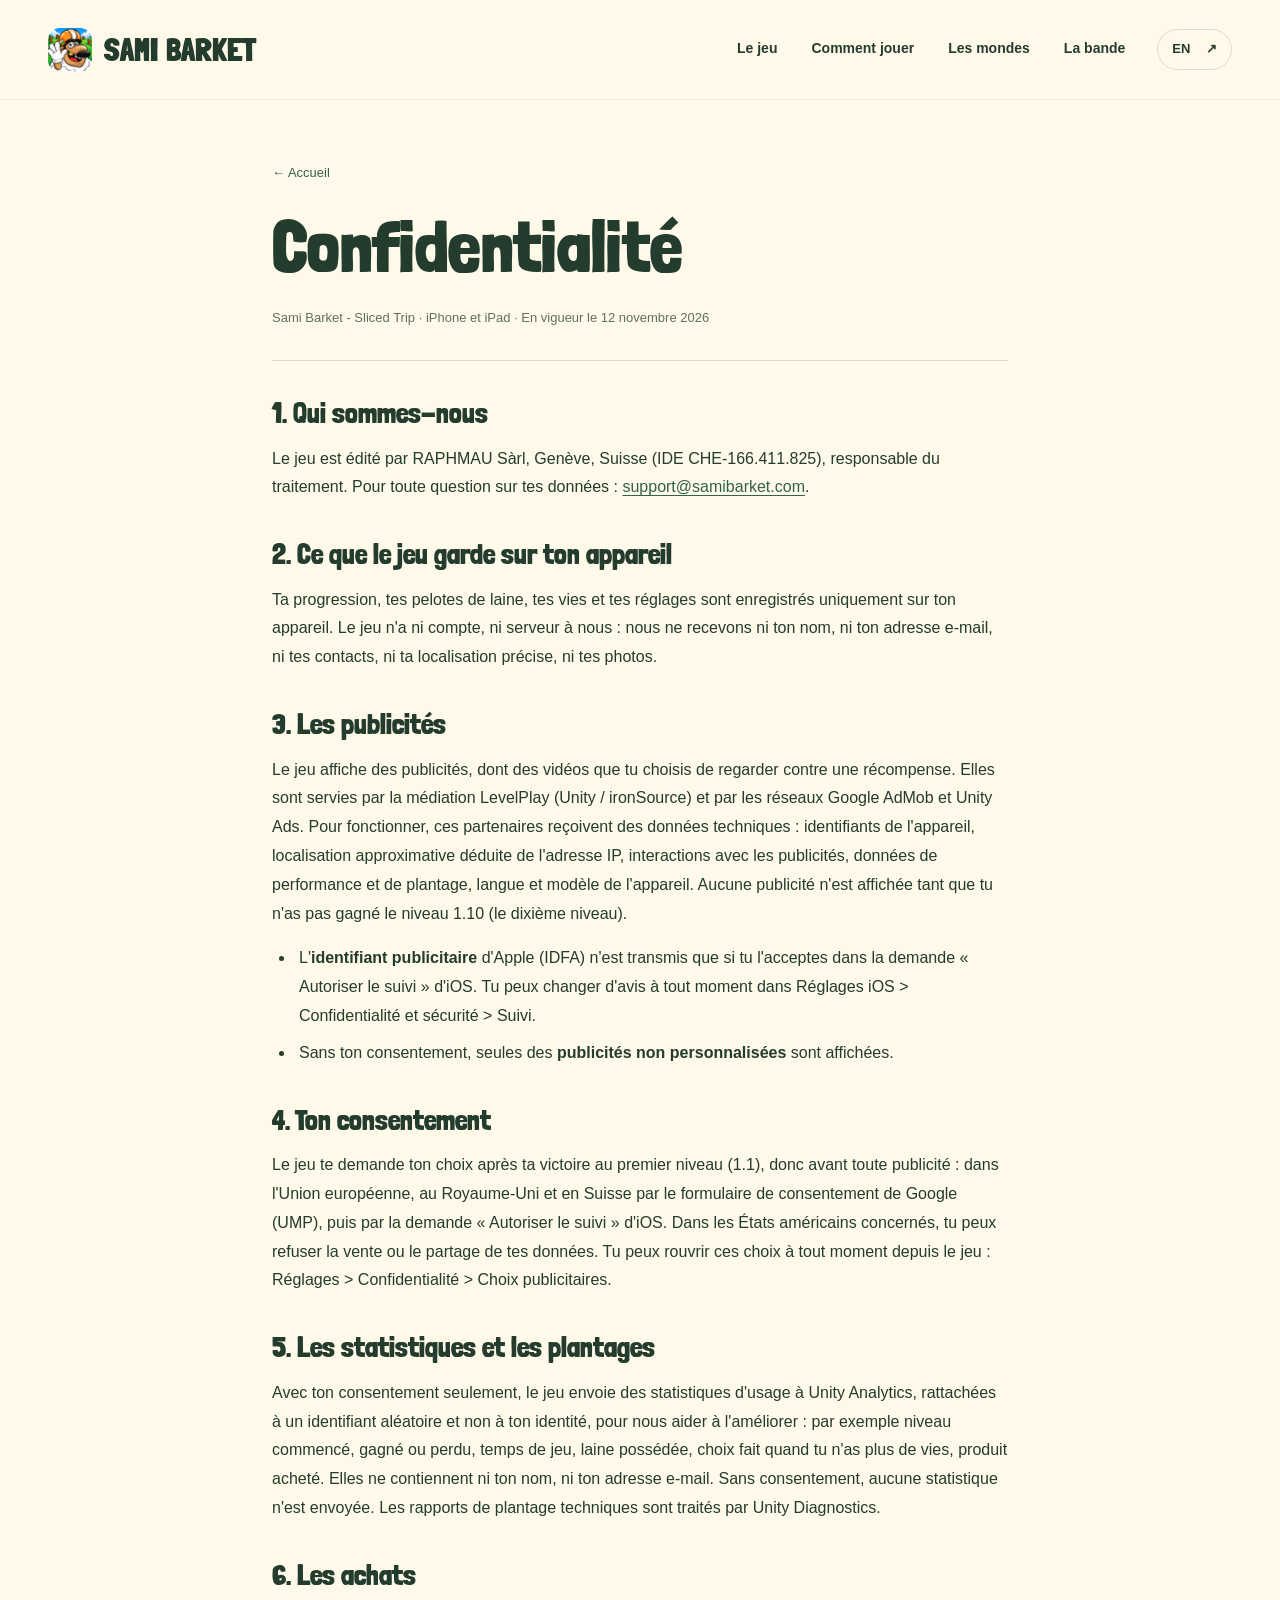
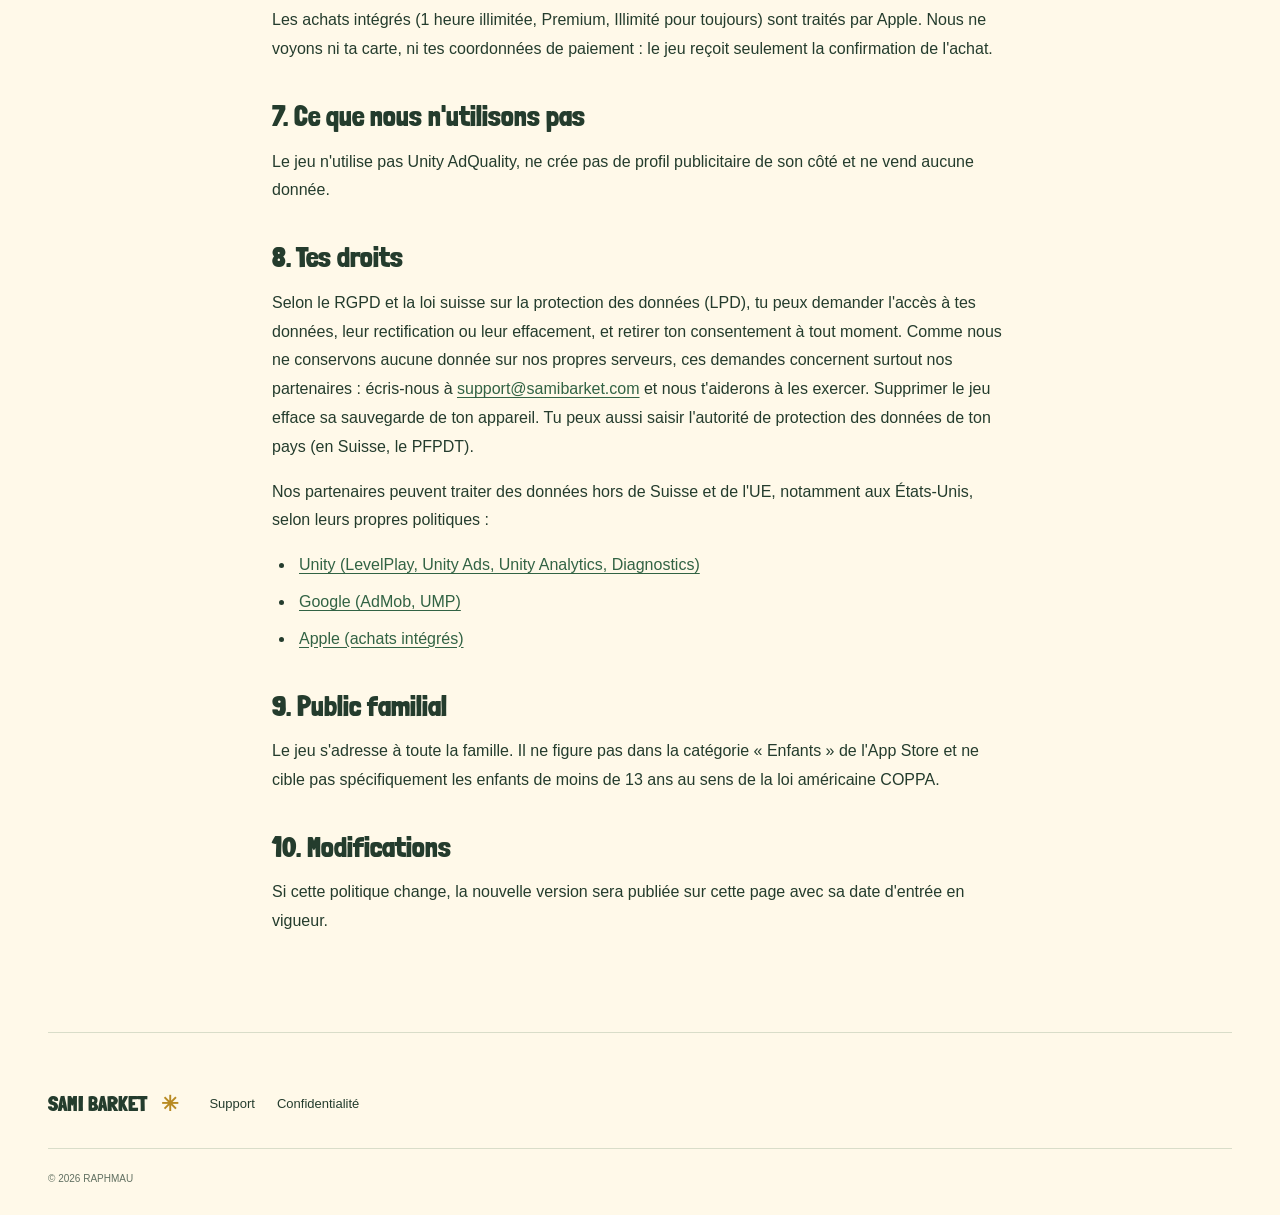
==== commit 7484b7fc: "Aligne les pages légales et le support sur la version soumise de Sami Barket - Sliced Trip Nom au ti" ====
--- a/confidentialite/index.html
+++ b/confidentialite/index.html
@@ -1,28 +1,28 @@
 <!doctype html>
-<html lang="fr"><head><meta charset="utf-8"><meta name="viewport" content="width=device-width, initial-scale=1"><title>Confidentialité — Sami Barket</title><meta name="description" content="Aide et informations pour Sami Barket : Sliced Trip."><meta name="theme-color" content="#fff9e9"><link rel="icon" href="/icon.png"><link rel="stylesheet" href="/home.css?v=8"><link rel="canonical" href="https://samibarket.com/confidentialite/"><link rel="alternate" hreflang="en" href="https://samibarket.com/privacy/"></head>
+<html lang="fr"><head><meta charset="utf-8"><meta name="viewport" content="width=device-width, initial-scale=1"><title>Confidentialité · Sami Barket - Sliced Trip</title><meta name="description" content="Politique de confidentialité du jeu Sami Barket - Sliced Trip."><meta name="theme-color" content="#fff9e9"><link rel="icon" href="/icon.png"><link rel="stylesheet" href="/home.css?v=8"><link rel="canonical" href="https://samibarket.com/confidentialite/"><link rel="alternate" hreflang="en" href="https://samibarket.com/privacy/"></head>
 <body><a class="skip" href="#main">Aller au contenu</a><header class="site-header"><a class="brand" href="/" aria-label="Sami Barket"><img src="/icon.png" width="44" height="44" alt=""><span>SAMI<span class="brand-small">BARKET</span></span></a><nav aria-label="Navigation principale"><a href="/#sliced-trip">Le jeu</a><a href="/#how-to-play">Comment jouer</a><a href="/#worlds">Les mondes</a><a href="/#the-flock">La bande</a></nav><a class="language" href="/privacy/" lang="en">EN <span aria-hidden="true">↗</span></a></header>
-<main id="main" class="document-page"><header class="document-heading"><a class="back-link" href="/">← Accueil</a><h1>Confidentialité</h1><p>Sami Barket : Sliced Trip · iPhone et iPad · En vigueur le 1er novembre 2026</p></header><div class="document-content">
+<main id="main" class="document-page"><header class="document-heading"><a class="back-link" href="/">← Accueil</a><h1>Confidentialité</h1><p>Sami Barket - Sliced Trip · iPhone et iPad · En vigueur le 12 novembre 2026</p></header><div class="document-content">
     <h2>1. Qui sommes-nous</h2>
-    <p>Le jeu est édité par RAPHMAU Sàrl, 1209 Genève, Suisse (IDE CHE-166.411.825), responsable du traitement. Pour toute question sur tes données : <a href="mailto:support@samibarket.com">support@samibarket.com</a>.</p>
+    <p>Le jeu est édité par RAPHMAU Sàrl, Genève, Suisse (IDE CHE-166.411.825), responsable du traitement. Pour toute question sur tes données : <a href="mailto:support@samibarket.com">support@samibarket.com</a>.</p>
 
     <h2>2. Ce que le jeu garde sur ton appareil</h2>
     <p>Ta progression, tes pelotes de laine, tes vies et tes réglages sont enregistrés uniquement sur ton appareil. Le jeu n'a ni compte, ni serveur à nous : nous ne recevons ni ton nom, ni ton adresse e-mail, ni tes contacts, ni ta localisation précise, ni tes photos.</p>
 
     <h2>3. Les publicités</h2>
-    <p>Le jeu affiche des publicités, dont des vidéos que tu choisis de regarder contre une récompense. Elles sont servies par la médiation LevelPlay (Unity / ironSource) et par les réseaux Google AdMob et Unity Ads. Pour fonctionner, ces partenaires reçoivent des données techniques : identifiants de l'appareil, localisation approximative déduite de l'adresse IP, interactions avec les publicités, données de performance et de plantage, langue et modèle de l'appareil.</p>
+    <p>Le jeu affiche des publicités, dont des vidéos que tu choisis de regarder contre une récompense. Elles sont servies par la médiation LevelPlay (Unity / ironSource) et par les réseaux Google AdMob et Unity Ads. Pour fonctionner, ces partenaires reçoivent des données techniques : identifiants de l'appareil, localisation approximative déduite de l'adresse IP, interactions avec les publicités, données de performance et de plantage, langue et modèle de l'appareil. Aucune publicité n'est affichée tant que tu n'as pas gagné le niveau 1.10 (le dixième niveau).</p>
     <ul>
       <li>L'<strong>identifiant publicitaire</strong> d'Apple (IDFA) n'est transmis que si tu l'acceptes dans la demande « Autoriser le suivi » d'iOS. Tu peux changer d'avis à tout moment dans Réglages iOS &gt; Confidentialité et sécurité &gt; Suivi.</li>
       <li>Sans ton consentement, seules des <strong>publicités non personnalisées</strong> sont affichées.</li>
     </ul>
 
     <h2>4. Ton consentement</h2>
-    <p>Dans l'Union européenne, au Royaume-Uni et en Suisse, le jeu te demande ton choix par le formulaire de consentement de Google (UMP) avant toute publicité. Dans les États américains concernés, tu peux refuser la vente ou le partage de tes données. Tu peux rouvrir ces choix à tout moment depuis le jeu : Réglages &gt; Confidentialité &gt; Choix publicitaires.</p>
+    <p>Le jeu te demande ton choix après ta victoire au premier niveau (1.1), donc avant toute publicité : dans l'Union européenne, au Royaume-Uni et en Suisse par le formulaire de consentement de Google (UMP), puis par la demande « Autoriser le suivi » d'iOS. Dans les États américains concernés, tu peux refuser la vente ou le partage de tes données. Tu peux rouvrir ces choix à tout moment depuis le jeu : Réglages &gt; Confidentialité &gt; Choix publicitaires.</p>
 
     <h2>5. Les statistiques et les plantages</h2>
-    <p>Avec ton consentement seulement, le jeu envoie des statistiques d'usage à Unity Analytics, rattachées à un identifiant aléatoire et non à ton identité, (par exemple : niveau commencé, gagné ou perdu) pour nous aider à l'améliorer. Sans consentement, aucune statistique n'est envoyée. Les rapports de plantage techniques sont traités par Unity Diagnostics.</p>
+    <p>Avec ton consentement seulement, le jeu envoie des statistiques d'usage à Unity Analytics, rattachées à un identifiant aléatoire et non à ton identité, pour nous aider à l'améliorer : par exemple niveau commencé, gagné ou perdu, temps de jeu, laine possédée, choix fait quand tu n'as plus de vies, produit acheté. Elles ne contiennent ni ton nom, ni ton adresse e-mail. Sans consentement, aucune statistique n'est envoyée. Les rapports de plantage techniques sont traités par Unity Diagnostics.</p>
 
     <h2>6. Les achats</h2>
-    <p>Les achats intégrés (pelotes de laine, « Sans pub ») sont traités par Apple. Nous ne voyons ni ta carte, ni tes coordonnées de paiement : le jeu reçoit seulement la confirmation de l'achat.</p>
+    <p>Les achats intégrés (1 heure illimitée, Premium, Illimité pour toujours) sont traités par Apple. Nous ne voyons ni ta carte, ni tes coordonnées de paiement : le jeu reçoit seulement la confirmation de l'achat.</p>
 
     <h2>7. Ce que nous n'utilisons pas</h2>
     <p>Le jeu n'utilise pas Unity AdQuality, ne crée pas de profil publicitaire de son côté et ne vend aucune donnée.</p>
@@ -42,4 +42,4 @@
     <h2>10. Modifications</h2>
     <p>Si cette politique change, la nouvelle version sera publiée sur cette page avec sa date d'entrée en vigueur.</p>
   </div></main>
-<footer class="site-footer section-width"><div><a class="footer-brand" href="/">SAMI BARKET <span aria-hidden="true">✳</span></a></div><div class="footer-links"><a href="/support/">Support</a><a href="/confidentialite/">Confidentialité</a></div><p class="legal">© 2026 RAPHMAU Sàrl · Genève, Suisse</p></footer></body></html>+<footer class="site-footer section-width"><div><a class="footer-brand" href="/">SAMI BARKET <span aria-hidden="true">✳</span></a></div><div class="footer-links"><a href="/support/">Support</a><a href="/confidentialite/">Confidentialité</a></div><p class="legal">© 2026 RAPHMAU</p></footer></body></html>
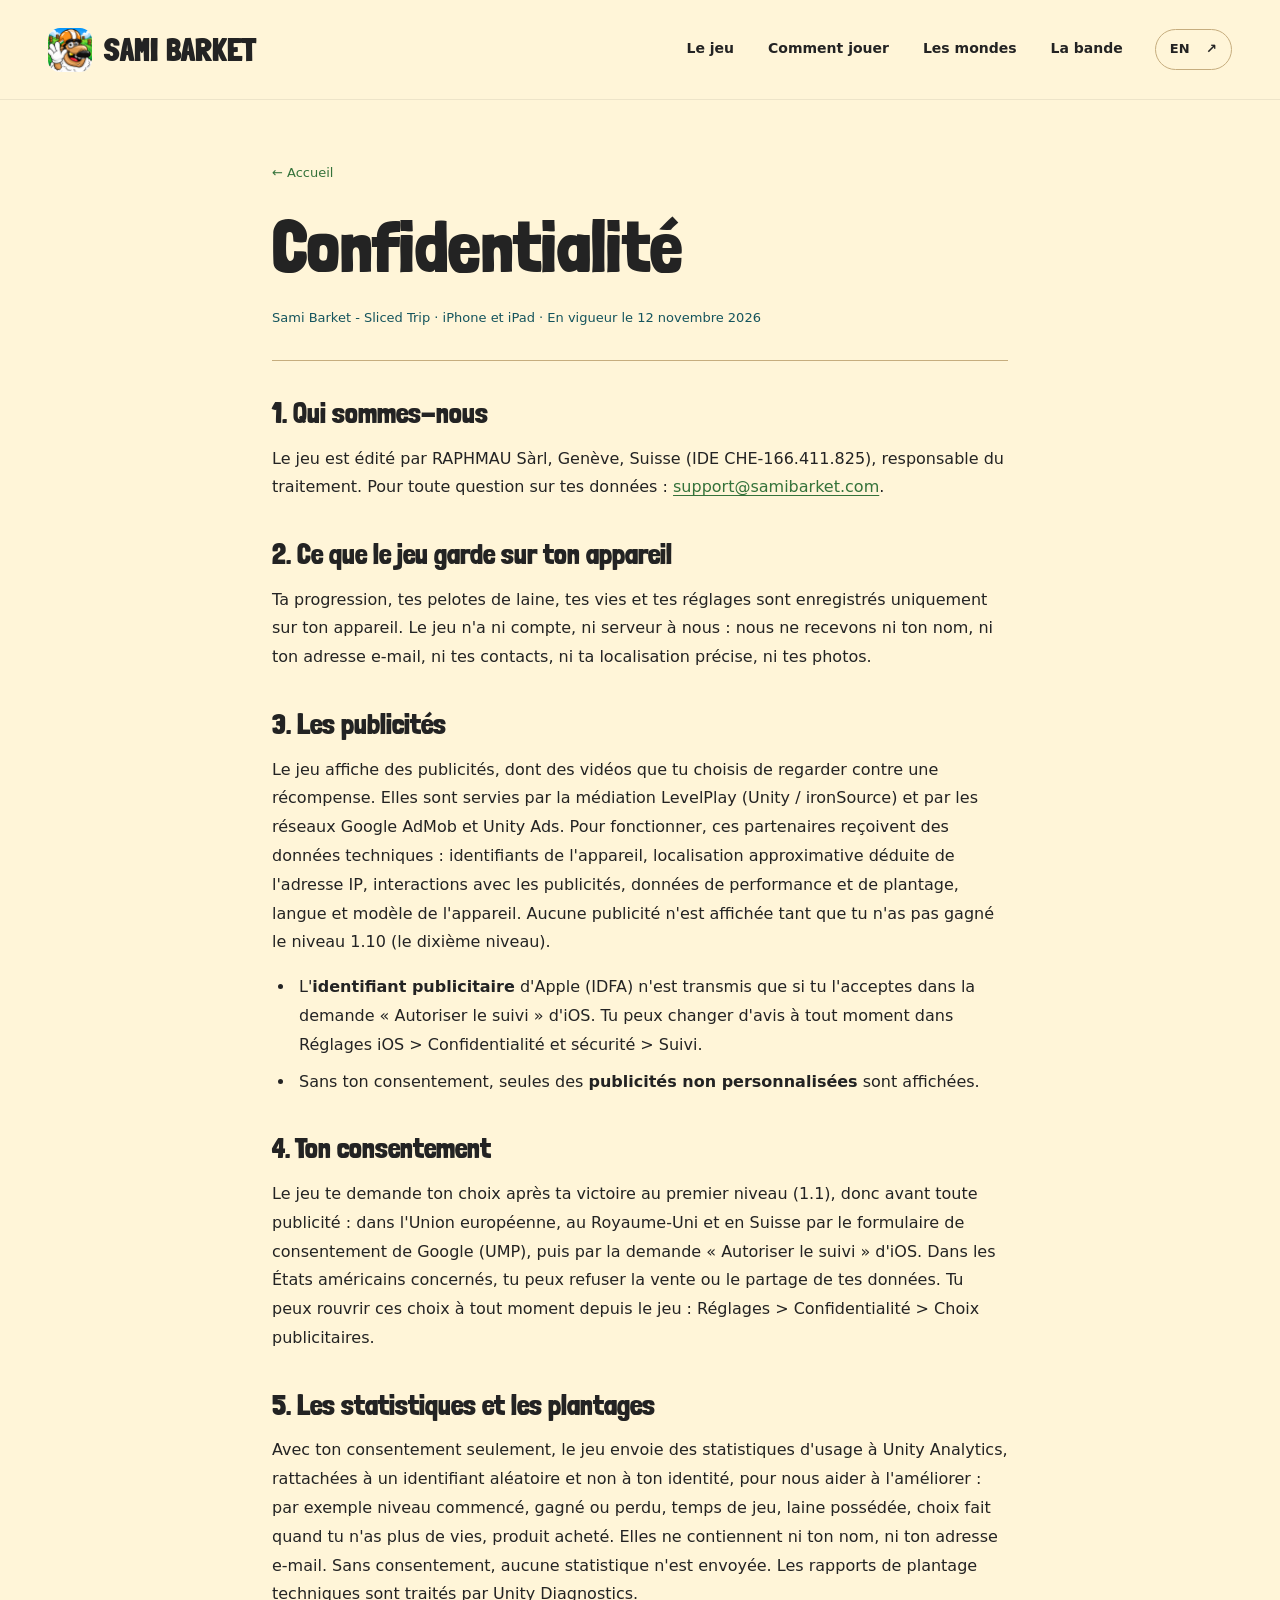
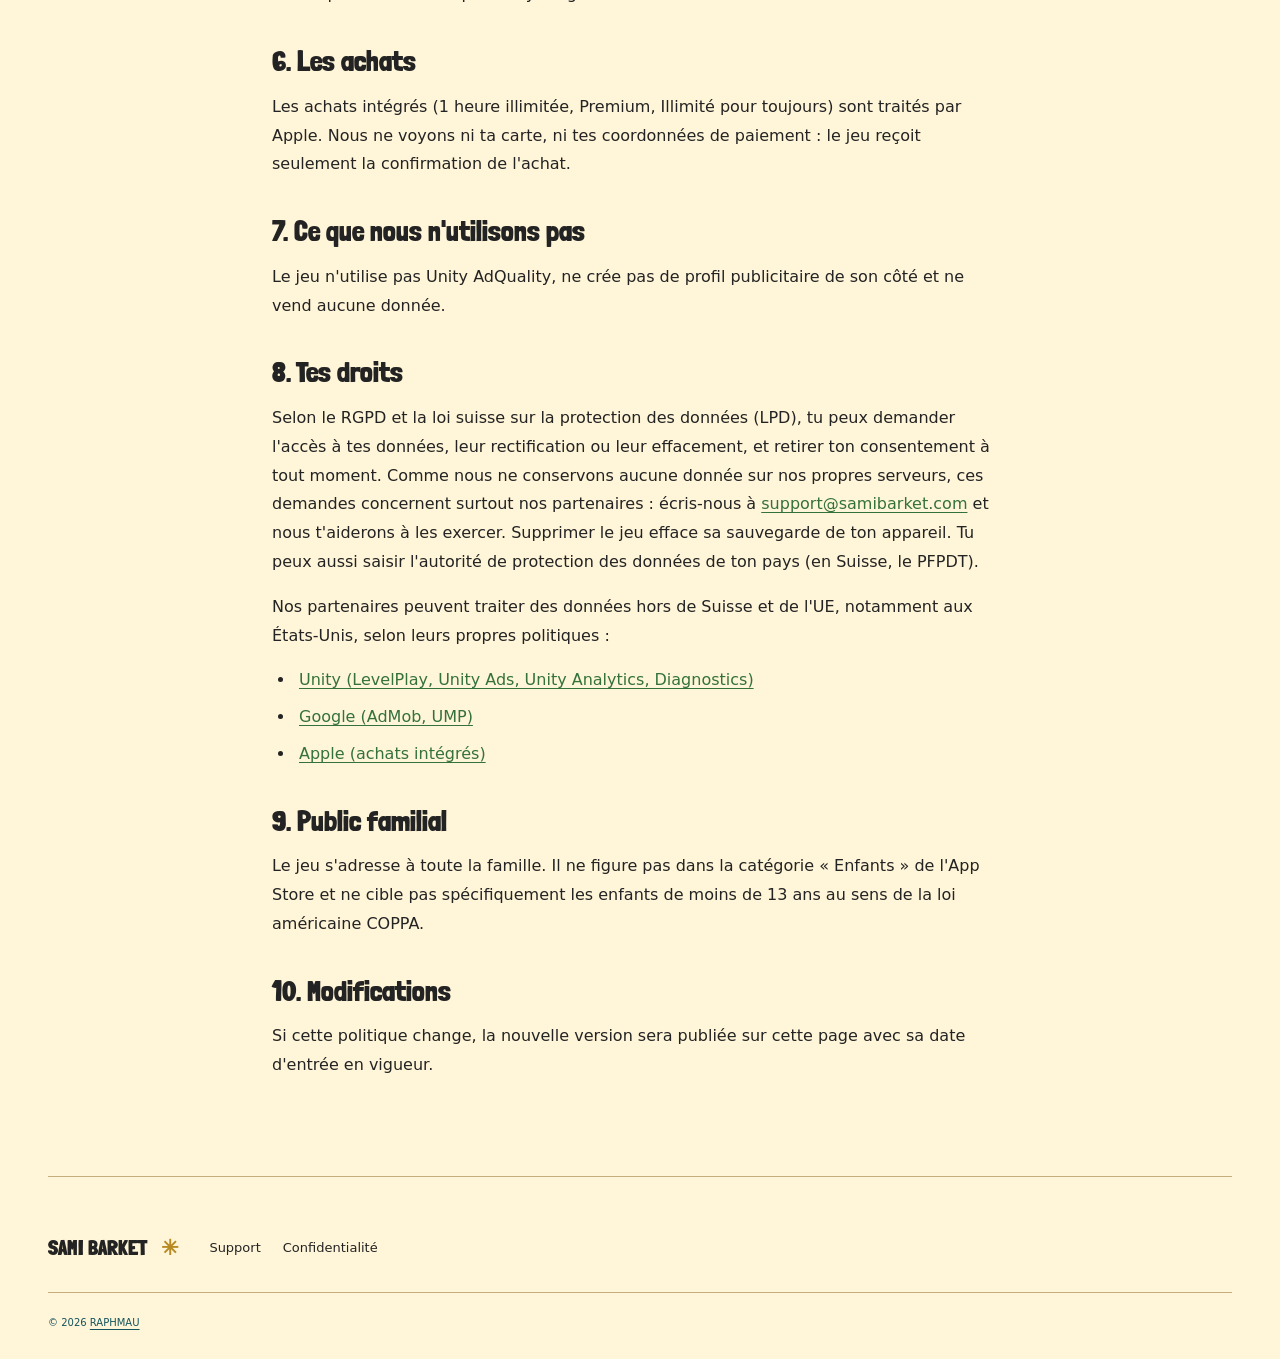
==== commit df98d916: "Fait pointer RAPHMAU vers raphmau.ch dans le pied de page, dans un nouvel onglet" ====
--- a/confidentialite/index.html
+++ b/confidentialite/index.html
@@ -42,4 +42,4 @@
     <h2>10. Modifications</h2>
     <p>Si cette politique change, la nouvelle version sera publiée sur cette page avec sa date d'entrée en vigueur.</p>
   </div></main>
-<footer class="site-footer section-width"><div><a class="footer-brand" href="/">SAMI BARKET <span aria-hidden="true">✳</span></a></div><div class="footer-links"><a href="/support/">Support</a><a href="/confidentialite/">Confidentialité</a></div><p class="legal">© 2026 RAPHMAU</p></footer></body></html>+<footer class="site-footer section-width"><div><a class="footer-brand" href="/">SAMI BARKET <span aria-hidden="true">✳</span></a></div><div class="footer-links"><a href="/support/">Support</a><a href="/confidentialite/">Confidentialité</a></div><p class="legal">© 2026 <a href="https://raphmau.ch" target="_blank" rel="noopener">RAPHMAU</a></p></footer></body></html>
--- a/home.css
+++ b/home.css
@@ -1,4 +1,4 @@
-:root{--cream:#fff9e9;--ink:#243c2d;--green:#326344;--orange:#f6a831;--line:#d9ddc9;--muted:#617061}*{box-sizing:border-box}html{scroll-behavior:smooth;scroll-padding-top:100px}body{margin:0;background:var(--cream);color:var(--ink);font-family:Arial,Helvetica,sans-serif;line-height:1.55}a{color:inherit;text-decoration:none}a:focus-visible{outline:3px solid #187a83;outline-offset:6px}img{display:block;max-width:100%;height:auto}h1,h2,h3,h4,p{margin:0}h1,h2{font-family:Georgia,'Times New Roman',serif;font-weight:700;letter-spacing:-.055em;line-height:1.04}h1{font-size:clamp(3.3rem,5.6vw,6rem)}h2{font-size:clamp(2.8rem,4.4vw,4.4rem)}em{font-style:italic;color:var(--green)}.section-width{width:min(1200px,calc(100% - 96px));margin-inline:auto}.skip{position:fixed;left:12px;top:-100px;z-index:10;background:var(--cream);padding:14px}.skip:focus{top:12px}.site-header{height:100px;max-width:1392px;margin:auto;display:flex;align-items:center;justify-content:space-between;padding:0 48px;gap:32px;border-bottom:1px solid #243c2d14}.brand{display:flex;align-items:center;gap:11px;line-height:1;font-size:24px;font-weight:900;letter-spacing:-1px}.brand img{border-radius:12px}.brand-small{display:block;font-size:11px;letter-spacing:3px;margin-top:5px}.site-header nav{display:flex;gap:34px;font-size:14px;font-weight:700}.site-header nav a{padding:12px 0;border-bottom:2px solid transparent}.site-header nav a:hover{border-color:var(--green)}.language{font-size:13px;font-weight:800;border:1px solid var(--line);padding:9px 14px;border-radius:25px}.language span{margin-left:12px}.hero{position:relative;max-width:1440px;margin:auto;display:grid;grid-template-columns:1fr 1fr;min-height:730px;padding:84px 48px 100px;align-items:center;overflow:hidden}.hero-copy{position:relative;z-index:2;max-width:650px}.eyebrow{font-size:11px;font-weight:800;letter-spacing:1.7px;line-height:1.7;margin-bottom:24px}.tiny-sun{color:#c88b3b;font-size:21px;vertical-align:middle;margin-right:6px}.intro{max-width:420px;font-size:18px;color:var(--muted);margin:28px 0 30px}.button{display:inline-flex;justify-content:space-between;align-items:center;gap:36px;border:2px solid var(--ink);border-radius:50px;padding:16px 24px;background:var(--ink);color:white;font-size:14px;font-weight:700;box-shadow:0 4px 0 #12231a;transition:transform .15s,box-shadow .15s}.button:hover{transform:translateY(-2px);box-shadow:0 6px 0 #12231a}.button span{font-size:22px;line-height:1}.launch-status{font-size:12px;color:var(--muted);display:flex;align-items:center;gap:7px;margin:20px 4px}.launch-status>span{width:6px;height:6px;background:#b68930;border-radius:50%}.hero-art{position:relative;height:540px;isolation:isolate}.sky-orb{position:absolute;inset:10px -60px -20px 10px;background:#dcefdc;border-radius:50% 46% 42% 50%;transform:rotate(-9deg);z-index:-2}.hero-logo{position:absolute;width:72%;left:10%;top:4%;transform:rotate(-7deg);z-index:2}.hero-sami{position:absolute;height:400px;width:auto;left:8%;bottom:1%;filter:drop-shadow(0 15px 0 #243c2d0d);transform:rotate(-7deg)}.balloon{position:absolute;width:125px;right:2%;top:23%;transform:rotate(8deg)}.field-patch{position:absolute;width:460px;height:160px;background:#9bc66e;border-radius:50%;bottom:-15px;left:1%;transform:rotate(-8deg);z-index:-1}.art-sticker{position:absolute;right:3%;bottom:7%;width:130px;height:130px;border-radius:50%;background:#f6bd48;display:flex;flex-direction:column;justify-content:center;align-items:center;font-size:16px;line-height:1.1;letter-spacing:2px;transform:rotate(13deg);border:2px solid #243c2d}.art-sticker b{font-family:Georgia,serif;font-size:35px;letter-spacing:-2px}.doodle{position:absolute;font-size:44px;color:#de9728}.star-one{top:22%;left:1%}.star-two{right:-2%;bottom:41%;font-size:55px;color:var(--green)}.hero-footnote{position:absolute;left:48px;bottom:32px;font-size:12px;font-weight:700;display:flex;gap:30px;align-items:center}.hero-footnote span{font-size:22px}.how{display:grid;grid-template-columns:1fr 1fr;gap:110px;align-items:center;padding-block:90px 110px}.game-visual{position:relative;display:grid;place-items:center;min-height:610px}.screen-halo{position:absolute;width:100%;aspect-ratio:1;background:#efdeb7;border-radius:48% 48% 45% 50%;transform:rotate(-8deg)}figure{margin:0;position:relative;transform:rotate(-5deg)}.phone{width:245px;background:#233c2d;border:8px solid #233c2d;border-radius:34px;overflow:hidden;box-shadow:18px 24px 0 #243c2d13}.phone img{width:100%;border-radius:25px}figcaption{font-size:10px;text-align:center;color:#617061;margin-top:23px;transform:rotate(5deg)}.visual-note{position:absolute;left:-4%;bottom:29%;font-family:Georgia,serif;font-style:italic;font-size:28px;transform:rotate(-16deg);color:var(--green)}.visual-note span{display:block;font-size:60px;text-align:center;line-height:1}.how-copy .eyebrow{max-width:320px}.steps{list-style:none;padding:0;margin:36px 0 0}.steps li{display:flex;gap:22px;margin-bottom:26px}.step-number{flex:0 0 40px;height:40px;border:1px solid #b9c7ad;border-radius:50%;display:grid;place-items:center;font-size:12px;font-weight:700}.steps h3{font-size:18px;margin:4px 0 7px;letter-spacing:-.4px}.steps p{font-size:14px;color:var(--muted);max-width:340px}.challenge{background:#263f2e;color:#fff9e9;padding:88px 0;position:relative}.challenge-inner{display:grid;grid-template-columns:1fr 1fr;gap:80px;align-items:center}.challenge .eyebrow{color:#d4dcbf}.challenge em{color:#f3c55b}.challenge h2{font-size:clamp(3rem,4.4vw,4.4rem)}.challenge p:not(.eyebrow){max-width:380px;font-size:16px;color:#d4dcbf;margin-top:25px}.stats{display:grid;grid-template-columns:1fr 1fr;gap:32px}.stats div{border-top:1px solid #fff9e940;padding-top:15px}.stats div:first-child{grid-column:span 2}.stats strong{font-family:Georgia,serif;display:block;font-size:74px;line-height:1.1;font-weight:400;letter-spacing:-4px;color:#f3c55b}.stats div:first-child strong{font-size:104px}.stats span{display:block;font-size:12px;letter-spacing:.5px;margin-top:8px}.family{padding-block:110px 80px}.section-heading{max-width:650px;margin-bottom:52px}.section-heading>p:last-child{margin-top:24px;max-width:480px;color:var(--muted);font-size:17px}.game-cards{display:grid;grid-template-columns:1fr 1fr;gap:32px}.game-card{border:1px solid #d7d9c8;border-radius:20px;overflow:hidden;background:#fffcf3}.card-art{height:270px;position:relative;overflow:hidden;display:grid;place-items:center}.fusion .card-art{background:#f4d488}.bercail .card-art{background:#cce9e9}.fusion .card-art img{width:240px;transform:rotate(-12deg)}.bercail .card-art img{width:320px;z-index:1;transform:rotate(-8deg)}.card-spark{position:absolute;left:18%;top:22%;color:#966323;font-size:50px}.flight-trail{position:absolute;left:4%;bottom:22%;font-size:100px;color:#7cb5b6;transform:rotate(-10deg)}.card-content{padding:30px 34px 35px}.pill{font-size:10px;font-weight:700;letter-spacing:.5px;padding:5px 10px;border:1px solid #d8ddc8;border-radius:20px}.card-content h3{font-size:14px;font-weight:600;color:var(--muted);margin:24px 0 0}.card-content h3 span{display:block;font-family:Georgia,serif;font-size:34px;letter-spacing:-1.2px;color:var(--ink);line-height:1.25}.card-content h4{font-size:15px;margin:17px 0 7px}.card-content p{font-size:14px;color:var(--muted);max-width:400px}.family-note{font-size:12px;color:var(--muted);margin-top:25px;max-width:650px}.contact{border-top:1px solid var(--line);border-bottom:1px solid var(--line);padding-block:46px;display:flex;align-items:center;justify-content:space-between;gap:30px}.contact h2{font-size:30px;letter-spacing:-1px}.contact p{color:var(--muted);font-size:14px;margin-top:10px}.button-outline{background:transparent;color:var(--ink);box-shadow:none}.button-outline:hover{box-shadow:0 3px 0 #243c2d}.site-footer{padding-block:55px 28px;display:grid;grid-template-columns:1fr auto;gap:30px}.footer-brand{font-weight:900;letter-spacing:-1px;font-size:21px}.footer-brand span{color:#b88a22;margin-left:10px}.site-footer p{font-size:12px;color:var(--muted);margin-top:12px}.footer-links{display:flex;gap:25px;align-items:start;font-size:13px}.footer-links a:hover{text-decoration:underline}.site-footer .legal{grid-column:span 2;border-top:1px solid var(--line);padding-top:22px;font-size:10px;margin-top:10px}
+:root{--cream:#FFF5D8;--ink:#232323;--green:#34723A;--orange:#ED8B2D;--line:#C6AD7E;--muted:#14545D}*{box-sizing:border-box}html{scroll-behavior:smooth;scroll-padding-top:100px}body{margin:0;background:var(--cream);color:var(--ink);font-family:system-ui,-apple-system,BlinkMacSystemFont,"Segoe UI",sans-serif;line-height:1.55}a{color:inherit;text-decoration:none}a:focus-visible{outline:3px solid #187A83;outline-offset:6px}img{display:block;max-width:100%;height:auto}h1,h2,h3,h4,p{margin:0}h1,h2{font-family:Londrina,system-ui,sans-serif;font-weight:900;letter-spacing:-.055em;line-height:1.04}h1{font-size:clamp(3.3rem,5.6vw,6rem)}h2{font-size:clamp(2.8rem,4.4vw,4.4rem)}em{font-style:italic;color:var(--green)}.section-width{width:min(1200px,calc(100% - 96px));margin-inline:auto}.skip{position:fixed;left:12px;top:-100px;z-index:10;background:var(--cream);padding:14px}.skip:focus{top:12px}.site-header{height:100px;max-width:1392px;margin:auto;display:flex;align-items:center;justify-content:space-between;padding:0 48px;gap:32px;border-bottom:1px solid #23232314}.brand{display:flex;align-items:center;gap:11px;line-height:1;font-size:24px;font-weight:900;letter-spacing:-1px}.brand img{border-radius:12px}.brand-small{display:block;font-size:11px;letter-spacing:3px;margin-top:5px}.site-header nav{display:flex;gap:34px;font-size:14px;font-weight:700}.site-header nav a{padding:12px 0;border-bottom:2px solid transparent}.site-header nav a:hover{border-color:var(--green)}.language{font-size:13px;font-weight:800;border:1px solid var(--line);padding:9px 14px;border-radius:25px}.language span{margin-left:12px}.hero{position:relative;max-width:1440px;margin:auto;display:grid;grid-template-columns:1fr 1fr;min-height:730px;padding:84px 48px 100px;align-items:center;overflow:hidden}.hero-copy{position:relative;z-index:2;max-width:650px}.eyebrow{font-size:11px;font-weight:800;letter-spacing:1.7px;line-height:1.7;margin-bottom:24px}.tiny-sun{color:#C88B3B;font-size:21px;vertical-align:middle;margin-right:6px}.intro{max-width:420px;font-size:18px;color:var(--muted);margin:28px 0 30px}.button{display:inline-flex;justify-content:space-between;align-items:center;gap:36px;border:2px solid var(--ink);border-radius:50px;padding:16px 24px;background:#694824;color:#FFFFFF;font-size:14px;font-weight:700;box-shadow:0 4px 0 #493120;transition:transform .15s,box-shadow .15s}.button:hover{transform:translateY(-2px);box-shadow:0 6px 0 #493120}.button span{font-size:22px;line-height:1}.launch-status{font-size:12px;color:var(--muted);display:flex;align-items:center;gap:7px;margin:20px 4px}.launch-status>span{width:6px;height:6px;background:#B88A22;border-radius:50%}.hero-art{position:relative;height:540px;isolation:isolate}.sky-orb{position:absolute;inset:10px -60px -20px 10px;background:#70B9EA;border-radius:50% 46% 42% 50%;transform:rotate(-9deg);z-index:-2}.hero-logo{position:absolute;width:72%;left:10%;top:4%;transform:rotate(-7deg);z-index:2}.hero-sami{position:absolute;height:400px;width:auto;left:8%;bottom:1%;filter:drop-shadow(0 15px 0 #2323230D);transform:rotate(-7deg)}.balloon{position:absolute;width:125px;right:2%;top:23%;transform:rotate(8deg)}.field-patch{position:absolute;width:460px;height:160px;background:#59AB45;border-radius:50%;bottom:-15px;left:1%;transform:rotate(-8deg);z-index:-1}.art-sticker{position:absolute;right:3%;bottom:7%;width:130px;height:130px;border-radius:50%;background:#F2CB3D;display:flex;flex-direction:column;justify-content:center;align-items:center;font-size:16px;line-height:1.1;letter-spacing:2px;transform:rotate(13deg);border:2px solid #232323}.art-sticker b{font-family:Londrina,system-ui,sans-serif;font-size:35px;letter-spacing:-2px}.doodle{position:absolute;font-size:44px;color:#ED8B2D}.star-one{top:22%;left:1%}.star-two{right:-2%;bottom:41%;font-size:55px;color:var(--green)}.hero-footnote{position:absolute;left:48px;bottom:32px;font-size:12px;font-weight:700;display:flex;gap:30px;align-items:center}.hero-footnote span{font-size:22px}.how{display:grid;grid-template-columns:1fr 1fr;gap:110px;align-items:center;padding-block:90px 110px}.game-visual{position:relative;display:grid;place-items:center;min-height:610px}.screen-halo{position:absolute;width:100%;aspect-ratio:1;background:#F7E6BD;border-radius:48% 48% 45% 50%;transform:rotate(-8deg)}figure{margin:0;position:relative;transform:rotate(-5deg)}.phone{width:245px;background:#232323;border:8px solid #232323;border-radius:34px;overflow:hidden;box-shadow:18px 24px 0 #23232313}.phone img{width:100%;border-radius:25px}figcaption{font-size:10px;text-align:center;color:#14545D;margin-top:23px;transform:rotate(5deg)}.visual-note{position:absolute;left:-4%;bottom:29%;font-family:Londrina,system-ui,sans-serif;font-style:italic;font-size:28px;transform:rotate(-16deg);color:var(--green)}.visual-note span{display:block;font-size:60px;text-align:center;line-height:1}.how-copy .eyebrow{max-width:320px}.steps{list-style:none;padding:0;margin:36px 0 0}.steps li{display:flex;gap:22px;margin-bottom:26px}.step-number{flex:0 0 40px;height:40px;border:1px solid #C6AD7E;border-radius:50%;display:grid;place-items:center;font-size:12px;font-weight:700}.steps h3{font-size:18px;margin:4px 0 7px;letter-spacing:-.4px}.steps p{font-size:14px;color:var(--muted);max-width:340px}.challenge{background:#14545D;color:#FFF5D8;padding:88px 0;position:relative}.challenge-inner{display:grid;grid-template-columns:1fr 1fr;gap:80px;align-items:center}.challenge .eyebrow{color:#FFF5D8}.challenge em{color:#FFE784}.challenge h2{font-size:clamp(3rem,4.4vw,4.4rem)}.challenge p:not(.eyebrow){max-width:380px;font-size:16px;color:#FFF5D8;margin-top:25px}.stats{display:grid;grid-template-columns:1fr 1fr;gap:32px}.stats div{border-top:1px solid #FFF5D840;padding-top:15px}.stats div:first-child{grid-column:span 2}.stats strong{font-family:Londrina,system-ui,sans-serif;display:block;font-size:74px;line-height:1.1;font-weight:400;letter-spacing:-4px;color:#FFE784}.stats div:first-child strong{font-size:104px}.stats span{display:block;font-size:12px;letter-spacing:.5px;margin-top:8px}.family{padding-block:110px 80px}.section-heading{max-width:650px;margin-bottom:52px}.section-heading>p:last-child{margin-top:24px;max-width:480px;color:var(--muted);font-size:17px}.game-cards{display:grid;grid-template-columns:1fr 1fr;gap:32px}.game-card{border:1px solid #C6AD7E;border-radius:20px;overflow:hidden;background:#FFFFFF}.card-art{height:270px;position:relative;overflow:hidden;display:grid;place-items:center}.fusion .card-art{background:#FFE784}.bercail .card-art{background:#45A3A7}.fusion .card-art img{width:240px;transform:rotate(-12deg)}.bercail .card-art img{width:320px;z-index:1;transform:rotate(-8deg)}.card-spark{position:absolute;left:18%;top:22%;color:#694824;font-size:50px}.flight-trail{position:absolute;left:4%;bottom:22%;font-size:100px;color:#14545D;transform:rotate(-10deg)}.card-content{padding:30px 34px 35px}.pill{font-size:10px;font-weight:700;letter-spacing:.5px;padding:5px 10px;border:1px solid #C6AD7E;border-radius:20px}.card-content h3{font-size:14px;font-weight:600;color:var(--muted);margin:24px 0 0}.card-content h3 span{display:block;font-family:Londrina,system-ui,sans-serif;font-size:34px;letter-spacing:-1.2px;color:var(--ink);line-height:1.25}.card-content h4{font-size:15px;margin:17px 0 7px}.card-content p{font-size:14px;color:var(--muted);max-width:400px}.family-note{font-size:12px;color:var(--muted);margin-top:25px;max-width:650px}.contact{border-top:1px solid var(--line);border-bottom:1px solid var(--line);padding-block:46px;display:flex;align-items:center;justify-content:space-between;gap:30px}.contact h2{font-size:30px;letter-spacing:-1px}.contact p{color:var(--muted);font-size:14px;margin-top:10px}.button-outline{background:transparent;color:var(--ink);box-shadow:none}.button-outline:hover{box-shadow:0 3px 0 #232323}.site-footer{padding-block:55px 28px;display:grid;grid-template-columns:1fr auto;gap:30px}.footer-brand{font-weight:900;letter-spacing:-1px;font-size:21px}.footer-brand span{color:#B88A22;margin-left:10px}.site-footer p{font-size:12px;color:var(--muted);margin-top:12px}.footer-links{display:flex;gap:25px;align-items:start;font-size:13px}.footer-links a:hover{text-decoration:underline}.site-footer .legal{grid-column:span 2;border-top:1px solid var(--line);padding-top:22px;font-size:10px;margin-top:10px}
 @media(min-width:1500px){.hero{padding-inline:80px}.hero-footnote{left:80px}}@media(max-width:1050px){.section-width{width:calc(100% - 64px)}.hero{padding-inline:32px;min-height:650px;padding-top:55px}.hero-art{height:460px}.hero-sami{height:330px}.hero-logo{width:82%;left:0;top:6%}.balloon{width:100px;right:-3%}.field-patch{width:360px}.art-sticker{width:100px;height:100px;right:0;font-size:12px}.art-sticker b{font-size:28px}.how{gap:60px}.visual-note{display:none}.hero-footnote{left:32px}.site-header{padding-inline:32px}.challenge-inner{gap:50px}.card-content{padding:27px}.bercail .card-art img{width:280px}}
 @media(max-width:700px){.site-header{height:78px;padding-inline:20px;gap:15px}.brand{font-size:21px}.brand img{width:36px;height:36px;border-radius:9px}.brand-small{font-size:9px}.site-header nav{gap:18px;font-size:12px}.site-header nav a:nth-child(2){display:none}.language{padding:6px 10px;font-size:11px}.language span{margin-left:3px}.section-width{width:calc(100% - 40px)}.hero{grid-template-columns:1fr;padding:40px 20px 58px;min-height:0}.hero-copy{max-width:500px}.eyebrow{font-size:9px;letter-spacing:1.4px;margin-bottom:18px}h1{font-size:clamp(3.2rem,10.8vw,4.7rem)}.intro{font-size:16px;max-width:350px;margin:22px 0}.button{padding:13px 21px;font-size:13px}.launch-status{margin-top:15px;font-size:11px}.hero-art{height:400px;width:100%;max-width:470px;margin:0 auto}.sky-orb{inset:25px -40px 0 0}.hero-logo{width:68%;top:5%;left:6%}.hero-sami{height:300px;left:12%;bottom:0}.balloon{width:95px;top:22%;right:0}.field-patch{width:340px;height:100px;bottom:0}.art-sticker{bottom:5%;right:1%;width:100px;height:100px}.star-one{top:25%;left:1%;font-size:30px}.star-two{right:3%;bottom:40%;font-size:38px}.hero-footnote{left:20px;bottom:12px;font-size:10px}.how{grid-template-columns:1fr;gap:32px;padding-block:55px 65px}.how-copy{grid-row:1}.how h2{font-size:3rem}.steps{margin-top:30px}.steps li{margin-bottom:22px}.steps p{max-width:100%}.game-visual{min-height:550px}.screen-halo{max-width:430px}.phone{width:218px;border-width:7px;border-radius:30px}.phone img{border-radius:22px}.challenge{padding-block:55px}.challenge-inner{grid-template-columns:1fr;gap:38px}.challenge h2{font-size:3.2rem}.challenge .eyebrow{max-width:290px}.challenge p:not(.eyebrow){font-size:15px}.stats{grid-template-columns:1fr 1fr 1fr;gap:18px}.stats div:first-child{grid-column:auto}.stats strong,.stats div:first-child strong{font-size:54px;letter-spacing:-3px}.stats span{font-size:10px}.family{padding-block:65px 50px}.family h2{font-size:3rem}.section-heading{margin-bottom:32px}.section-heading>p:last-child{font-size:15px}.game-cards{grid-template-columns:1fr;gap:25px}.card-art{height:235px}.fusion .card-art img{width:220px}.bercail .card-art img{width:280px}.card-content{padding:25px}.card-content h3 span{font-size:31px}.contact{flex-direction:column;align-items:flex-start;padding-block:35px;gap:25px}.contact h2{font-size:28px;max-width:300px;line-height:1.15}.site-footer{padding-top:36px;grid-template-columns:1fr;gap:24px}.site-footer .legal{grid-column:auto}.footer-links{font-size:12px}.site-footer p{max-width:260px}}
 @media(prefers-reduced-motion:reduce){html{scroll-behavior:auto}*{transition:none!important}}
@@ -6,14 +6,14 @@
 /* The game’s own title font, served locally with its OFL licence. */
 @font-face{font-family:Londrina;src:url('/assets/LondrinaSolid-Black.ttf') format('truetype');font-style:normal;font-weight:900;font-display:swap}
 h1,h2,.card-content h3 span,.art-sticker b,.brand,.footer-brand{font-family:Londrina,Arial,sans-serif;font-weight:900;letter-spacing:.005em}
-h1{line-height:1.05}h1 em,h2 em{font-style:normal}.hero-sami{z-index:2}.hero-hand{z-index:3;pointer-events:none}.art-sticker{z-index:4}.hero-logo{z-index:4}.hero-footnote{font-weight:400}.worlds{padding-block:65px 100px;display:grid;grid-template-columns:1fr 1fr;gap:110px;align-items:center;border-top:1px solid var(--line)}.worlds-copy>p:not(.eyebrow){font-size:16px;color:var(--muted);margin-top:25px;max-width:450px}.worlds figure{justify-self:center;transform:rotate(3deg)}.worlds figcaption{transform:rotate(-3deg)}.world-list{display:flex;gap:12px;list-style:none;padding:0;margin-top:30px;flex-wrap:wrap}.world-list li{border-bottom:2px solid #c99a5d;padding:8px 10px;font-weight:700;font-size:14px}.card-content h3 span{font-size:38px}.contact h2{font-size:34px}
+h1{line-height:1.05}h1 em,h2 em{font-style:normal}.hero-sami{z-index:2}.hero-hand{z-index:3;pointer-events:none}.art-sticker{z-index:4}.hero-logo{z-index:4}.hero-footnote{font-weight:400}.worlds{padding-block:65px 100px;display:grid;grid-template-columns:1fr 1fr;gap:110px;align-items:center;border-top:1px solid var(--line)}.worlds-copy>p:not(.eyebrow){font-size:16px;color:var(--muted);margin-top:25px;max-width:450px}.worlds figure{justify-self:center;transform:rotate(3deg)}.worlds figcaption{transform:rotate(-3deg)}.world-list{display:flex;gap:12px;list-style:none;padding:0;margin-top:30px;flex-wrap:wrap}.world-list li{border-bottom:2px solid #C99A5D;padding:8px 10px;font-weight:700;font-size:14px}.card-content h3 span{font-size:38px}.contact h2{font-size:34px}
 @media(max-width:700px){.worlds{grid-template-columns:1fr;gap:40px;padding-block:45px 65px}.worlds h2{font-size:3rem}.worlds-copy>p:not(.eyebrow){font-size:15px}.worlds figure{margin-top:10px}.hero-sami{left:12%}.hero-hand{left:12%}}
 
 /* Header brand: one line, equally sized words. */
 .brand{font-size:32px;white-space:nowrap;gap:12px}.brand-small{display:inline;font-family:inherit;font-size:inherit;letter-spacing:inherit;margin:0 0 0 7px}.brand>span{display:flex;align-items:baseline}.site-header nav{margin-left:auto}.language{flex-shrink:0}
 @media(max-width:700px){.brand{font-size:25px;gap:8px}.brand-small{font-size:inherit;letter-spacing:inherit;margin-left:5px}.site-header nav{display:none}.site-header{gap:12px}.brand img{width:38px;height:38px}}
 
-.cast{border-top:1px solid var(--line);padding-top:75px;padding-bottom:35px}.cast-copy{max-width:650px}.cast-copy>p:last-child{color:var(--muted);max-width:560px;margin-top:22px;font-size:16px}.cast-portrait{position:relative;margin:45px auto 0;min-height:410px;max-width:1000px;isolation:isolate}.cast-portrait:before{content:"";position:absolute;inset:60px -15px 10px;background:#dce8c8;border-radius:45% 51% 38% 44%;z-index:-1}.cast-sheep{position:absolute;width:22%;filter:drop-shadow(0 8px 0 #243c2d0d);transform:rotate(180deg)}.sheep-1{left:37%;top:160px;z-index:5;width:25%}.sheep-2{left:18%;top:140px;z-index:4}.sheep-3{left:0;top:145px;z-index:3}.sheep-4{left:77%;top:150px;z-index:3}.sheep-5{left:59%;top:150px;z-index:4}.sheep-6{left:8%;top:0}.sheep-7{left:26%;top:10px}.sheep-8{left:44%;top:0}.sheep-9{left:62%;top:10px}.sheep-10{left:79%;top:0}.family{padding-top:60px}@media(max-width:700px){.cast{padding-top:45px;padding-bottom:15px}.cast h2{font-size:3rem}.cast-copy>p:last-child{font-size:15px}.cast-portrait{min-height:220px;margin-top:30px}.cast-sheep{width:25%}.sheep-1{left:36%;top:105px;width:29%}.sheep-2{left:15%;top:100px}.sheep-3{left:-3%;top:85px}.sheep-4{left:78%;top:85px}.sheep-5{left:59%;top:100px}.sheep-6{left:1%;top:10px}.sheep-7{left:20%;top:15px}.sheep-8{left:39%;top:0}.sheep-9{left:58%;top:15px}.sheep-10{left:77%;top:10px}}
+.cast{border-top:1px solid var(--line);padding-top:75px;padding-bottom:35px}.cast-copy{max-width:650px}.cast-copy>p:last-child{color:var(--muted);max-width:560px;margin-top:22px;font-size:16px}.cast-portrait{position:relative;margin:45px auto 0;min-height:410px;max-width:1000px;isolation:isolate}.cast-portrait:before{content:"";position:absolute;inset:60px -15px 10px;background:#8BC956;border-radius:45% 51% 38% 44%;z-index:-1}.cast-sheep{position:absolute;width:22%;filter:drop-shadow(0 8px 0 #2323230D);transform:rotate(180deg)}.sheep-1{left:37%;top:160px;z-index:5;width:25%}.sheep-2{left:18%;top:140px;z-index:4}.sheep-3{left:0;top:145px;z-index:3}.sheep-4{left:77%;top:150px;z-index:3}.sheep-5{left:59%;top:150px;z-index:4}.sheep-6{left:8%;top:0}.sheep-7{left:26%;top:10px}.sheep-8{left:44%;top:0}.sheep-9{left:62%;top:10px}.sheep-10{left:79%;top:0}.family{padding-top:60px}@media(max-width:700px){.cast{padding-top:45px;padding-bottom:15px}.cast h2{font-size:3rem}.cast-copy>p:last-child{font-size:15px}.cast-portrait{min-height:220px;margin-top:30px}.cast-sheep{width:25%}.sheep-1{left:36%;top:105px;width:29%}.sheep-2{left:15%;top:100px}.sheep-3{left:-3%;top:85px}.sheep-4{left:78%;top:85px}.sheep-5{left:59%;top:100px}.sheep-6{left:1%;top:10px}.sheep-7{left:20%;top:15px}.sheep-8{left:39%;top:0}.sheep-9{left:58%;top:15px}.sheep-10{left:77%;top:10px}}
 
 /* Keep the section menu visible on phones as well as desktop. */
 @media(max-width:700px){.site-header{height:auto;min-height:78px;display:grid;grid-template-columns:1fr auto;padding:15px 20px 0;gap:12px}.site-header>.brand{grid-column:1;grid-row:1}.site-header>.language{grid-column:2;grid-row:1}.site-header nav{grid-column:1 / -1;grid-row:2;display:flex;width:100%;justify-content:space-between;gap:14px;margin:0;overflow-x:auto;font-size:12px;white-space:nowrap;padding-bottom:5px}.site-header nav a:nth-child(2){display:block}.site-header nav a{padding:10px 0}}
@@ -23,3 +23,24 @@
 .site-footer{grid-template-columns:max-content 1fr;column-gap:30px;row-gap:18px;align-items:center}.footer-links{justify-content:flex-start;align-items:center;gap:22px}.site-footer .legal{grid-column:1 / -1}@media(max-width:700px){.site-footer{column-gap:20px;row-gap:18px}.footer-brand{font-size:20px}.footer-brand span{margin-left:5px}.footer-links{gap:15px;font-size:12px}}@media(max-width:360px){.site-footer{column-gap:14px}.footer-links{gap:10px;font-size:11px}}
 
 .document-page{max-width:800px;margin:0 auto;padding:60px 32px 80px}.document-heading{padding-bottom:32px;border-bottom:1px solid var(--line);margin-bottom:35px}.back-link{font-size:13px;color:var(--green);display:inline-block;margin-bottom:24px}.back-link:hover{text-decoration:underline}.document-heading h1{font-size:clamp(2.8rem,6vw,4.5rem);line-height:1.12;overflow-wrap:anywhere}.document-heading>p{font-size:13px;color:var(--muted);margin-top:20px}.document-content{font-size:16px;line-height:1.8;overflow-wrap:anywhere}.document-content h2{font-size:28px;line-height:1.2;margin:36px 0 14px;letter-spacing:0}.document-content p{margin:0 0 16px}.document-content ul{padding-left:23px;margin:0 0 22px}.document-content li{padding-left:4px;margin-bottom:8px}.document-content a{color:var(--green);text-decoration:underline;text-underline-offset:3px}.document-content section+section{margin-top:40px}.document-page+.site-footer{border-top:1px solid var(--line)}@media(max-width:700px){.document-page{padding:35px 20px 50px}.document-content{font-size:15px}.document-content h2{font-size:26px}.document-heading{padding-bottom:25px;margin-bottom:28px}.document-heading>p{line-height:1.7}}
+
+/* v02: full card names share one typographic level; their text stays intact. */
+.steps h3,.card-content h4{font-family:Londrina,system-ui,sans-serif;font-weight:900;letter-spacing:.005em}
+.steps h3{font-size:22px}
+.card-content h3{font-family:Londrina,system-ui,sans-serif;font-weight:900;font-size:clamp(1.6rem,2.5vw,2rem);line-height:1.2;letter-spacing:.005em;color:var(--ink);margin:24px 0 14px;text-wrap:balance}
+.card-content h3 span{display:inline;font:inherit;letter-spacing:inherit;color:inherit}
+/* Release template only: activate after approved assets and store URL are supplied. */
+.download-block{display:flex;flex-wrap:wrap;align-items:center;gap:16px 24px;margin-top:24px;padding:20px;border:1px solid var(--line);border-radius:20px;background:#FFFFFF;max-width:420px}
+.download-ios{display:flex;flex-wrap:wrap;align-items:center;gap:16px}
+.store-link{display:inline-flex;align-items:center;min-height:44px;border-radius:8px}
+.store-badge{width:150px;height:auto}
+.store-qr{width:88px;height:88px;object-fit:contain}
+.download-android{flex-basis:100%;font-size:12px;color:var(--muted)}
+@media(max-width:700px){.download-block{padding:16px;gap:16px}.card-content h3{font-size:1.75rem}}
+
+/* Héros : ciel plus petit, pré plus grand. */
+.sky-orb{inset:-15px -40px 110px 55px}.field-patch{width:580px;height:215px;left:-4%;bottom:-35px}
+@media(max-width:1050px){.sky-orb{inset:0 -25px 100px 35px}.field-patch{width:455px;height:172px;left:-5%;bottom:-27px}}
+@media(max-width:700px){.sky-orb{inset:10px -10px 85px 25px}.field-patch{width:400px;height:136px;left:-3%;bottom:-13px}}
+
+.site-footer .legal a{text-decoration:underline;text-underline-offset:3px}
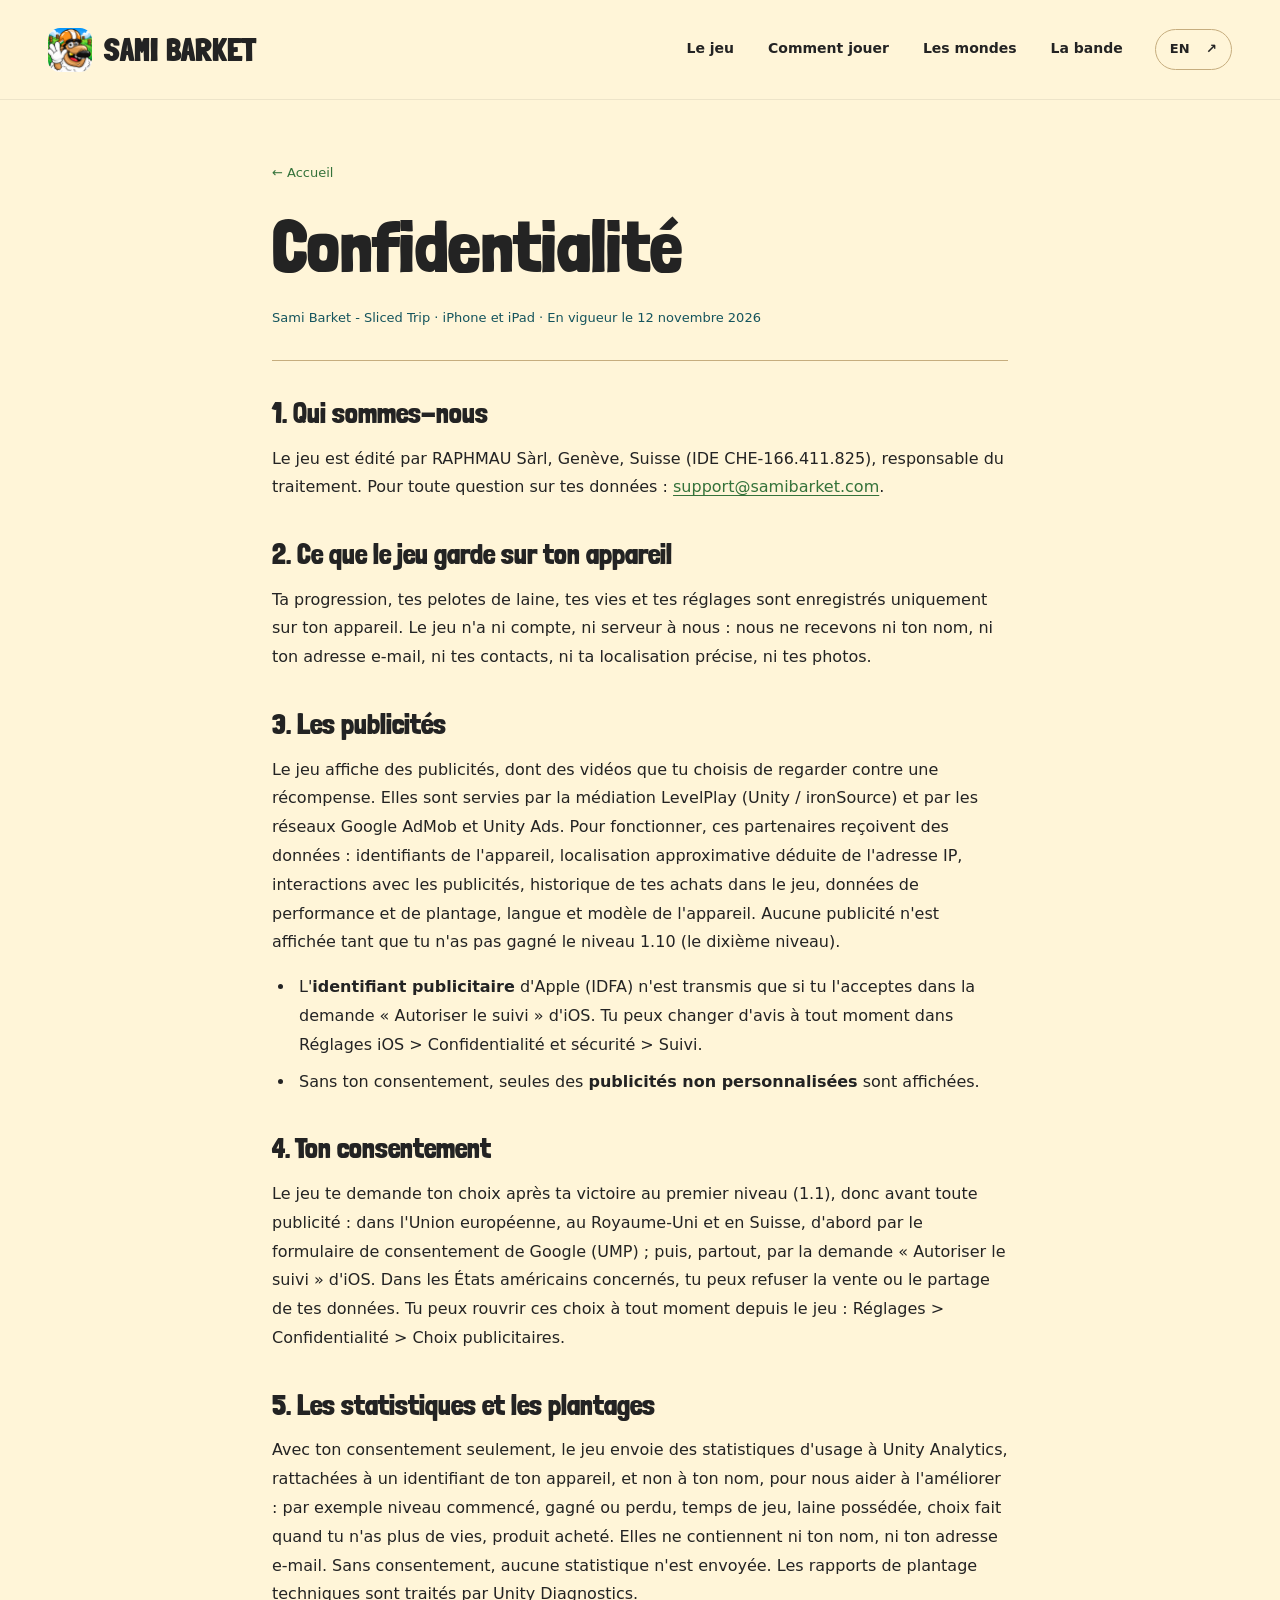
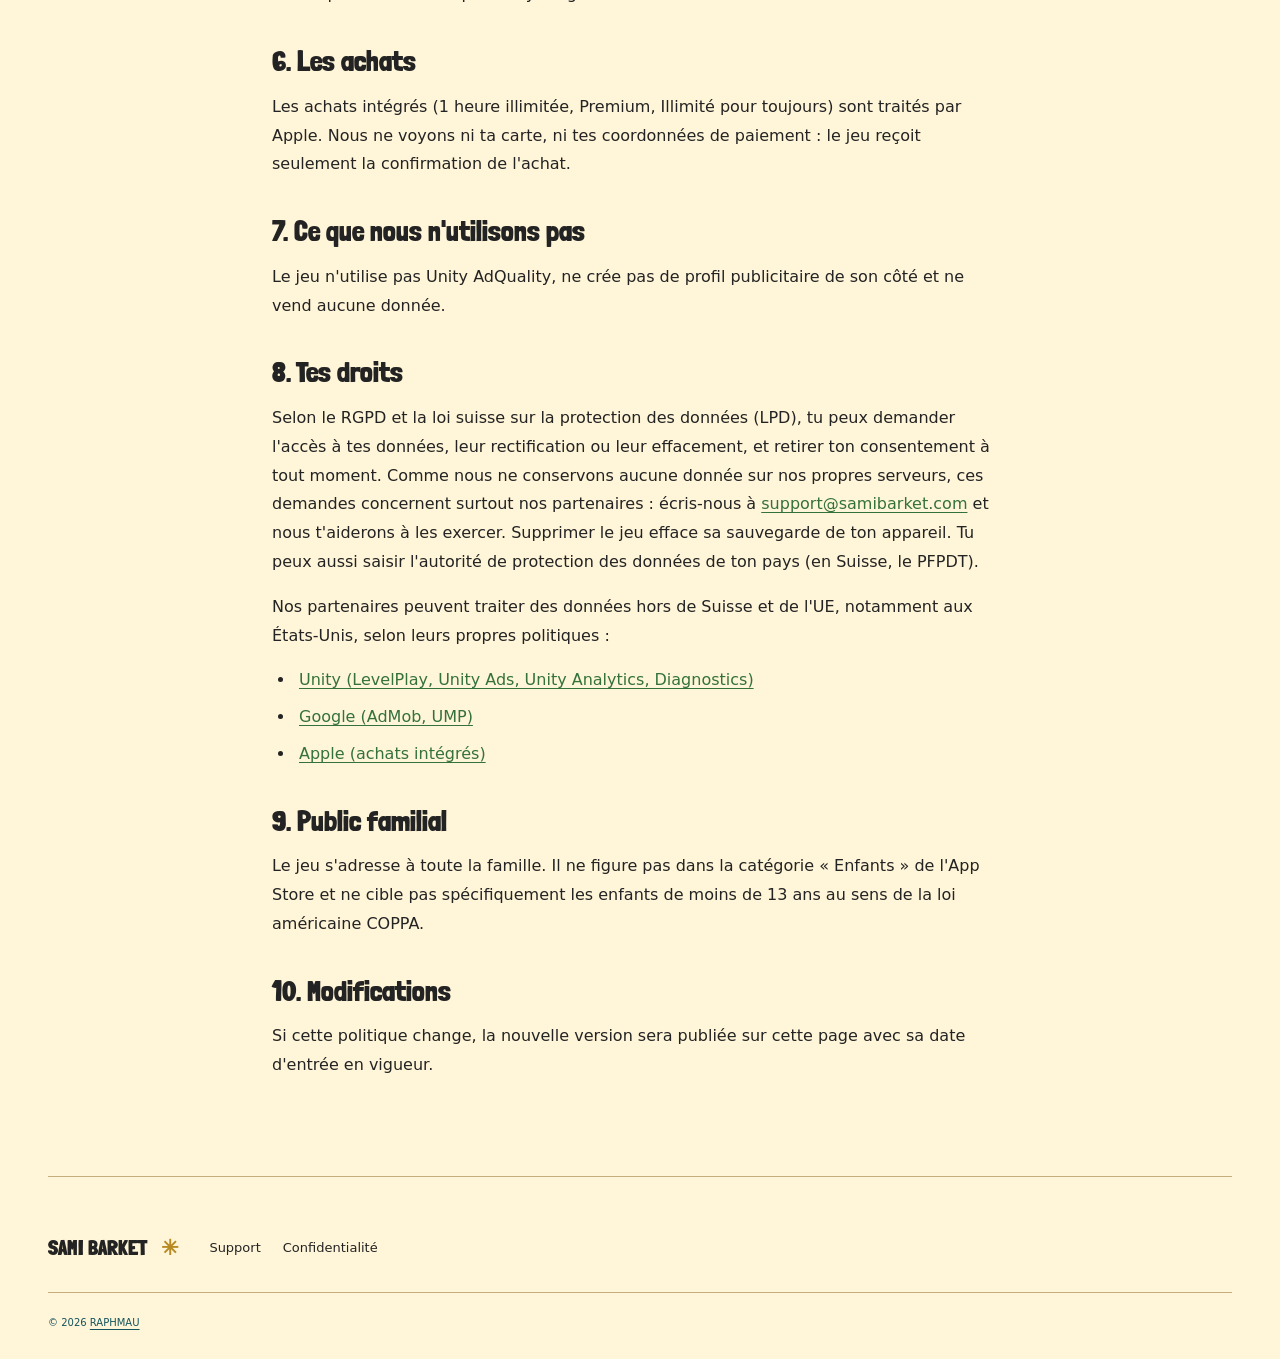
==== commit 534ca554: "Aligne la politique de confidentialité sur les réponses App Privacy Section 3 : l'historique d'achat" ====
--- a/confidentialite/index.html
+++ b/confidentialite/index.html
@@ -9,17 +9,17 @@
     <p>Ta progression, tes pelotes de laine, tes vies et tes réglages sont enregistrés uniquement sur ton appareil. Le jeu n'a ni compte, ni serveur à nous : nous ne recevons ni ton nom, ni ton adresse e-mail, ni tes contacts, ni ta localisation précise, ni tes photos.</p>
 
     <h2>3. Les publicités</h2>
-    <p>Le jeu affiche des publicités, dont des vidéos que tu choisis de regarder contre une récompense. Elles sont servies par la médiation LevelPlay (Unity / ironSource) et par les réseaux Google AdMob et Unity Ads. Pour fonctionner, ces partenaires reçoivent des données techniques : identifiants de l'appareil, localisation approximative déduite de l'adresse IP, interactions avec les publicités, données de performance et de plantage, langue et modèle de l'appareil. Aucune publicité n'est affichée tant que tu n'as pas gagné le niveau 1.10 (le dixième niveau).</p>
+    <p>Le jeu affiche des publicités, dont des vidéos que tu choisis de regarder contre une récompense. Elles sont servies par la médiation LevelPlay (Unity / ironSource) et par les réseaux Google AdMob et Unity Ads. Pour fonctionner, ces partenaires reçoivent des données : identifiants de l'appareil, localisation approximative déduite de l'adresse IP, interactions avec les publicités, historique de tes achats dans le jeu, données de performance et de plantage, langue et modèle de l'appareil. Aucune publicité n'est affichée tant que tu n'as pas gagné le niveau 1.10 (le dixième niveau).</p>
     <ul>
       <li>L'<strong>identifiant publicitaire</strong> d'Apple (IDFA) n'est transmis que si tu l'acceptes dans la demande « Autoriser le suivi » d'iOS. Tu peux changer d'avis à tout moment dans Réglages iOS &gt; Confidentialité et sécurité &gt; Suivi.</li>
       <li>Sans ton consentement, seules des <strong>publicités non personnalisées</strong> sont affichées.</li>
     </ul>
 
     <h2>4. Ton consentement</h2>
-    <p>Le jeu te demande ton choix après ta victoire au premier niveau (1.1), donc avant toute publicité : dans l'Union européenne, au Royaume-Uni et en Suisse par le formulaire de consentement de Google (UMP), puis par la demande « Autoriser le suivi » d'iOS. Dans les États américains concernés, tu peux refuser la vente ou le partage de tes données. Tu peux rouvrir ces choix à tout moment depuis le jeu : Réglages &gt; Confidentialité &gt; Choix publicitaires.</p>
+    <p>Le jeu te demande ton choix après ta victoire au premier niveau (1.1), donc avant toute publicité : dans l'Union européenne, au Royaume-Uni et en Suisse, d'abord par le formulaire de consentement de Google (UMP) ; puis, partout, par la demande « Autoriser le suivi » d'iOS. Dans les États américains concernés, tu peux refuser la vente ou le partage de tes données. Tu peux rouvrir ces choix à tout moment depuis le jeu : Réglages &gt; Confidentialité &gt; Choix publicitaires.</p>
 
     <h2>5. Les statistiques et les plantages</h2>
-    <p>Avec ton consentement seulement, le jeu envoie des statistiques d'usage à Unity Analytics, rattachées à un identifiant aléatoire et non à ton identité, pour nous aider à l'améliorer : par exemple niveau commencé, gagné ou perdu, temps de jeu, laine possédée, choix fait quand tu n'as plus de vies, produit acheté. Elles ne contiennent ni ton nom, ni ton adresse e-mail. Sans consentement, aucune statistique n'est envoyée. Les rapports de plantage techniques sont traités par Unity Diagnostics.</p>
+    <p>Avec ton consentement seulement, le jeu envoie des statistiques d'usage à Unity Analytics, rattachées à un identifiant de ton appareil, et non à ton nom, pour nous aider à l'améliorer : par exemple niveau commencé, gagné ou perdu, temps de jeu, laine possédée, choix fait quand tu n'as plus de vies, produit acheté. Elles ne contiennent ni ton nom, ni ton adresse e-mail. Sans consentement, aucune statistique n'est envoyée. Les rapports de plantage techniques sont traités par Unity Diagnostics.</p>
 
     <h2>6. Les achats</h2>
     <p>Les achats intégrés (1 heure illimitée, Premium, Illimité pour toujours) sont traités par Apple. Nous ne voyons ni ta carte, ni tes coordonnées de paiement : le jeu reçoit seulement la confirmation de l'achat.</p>
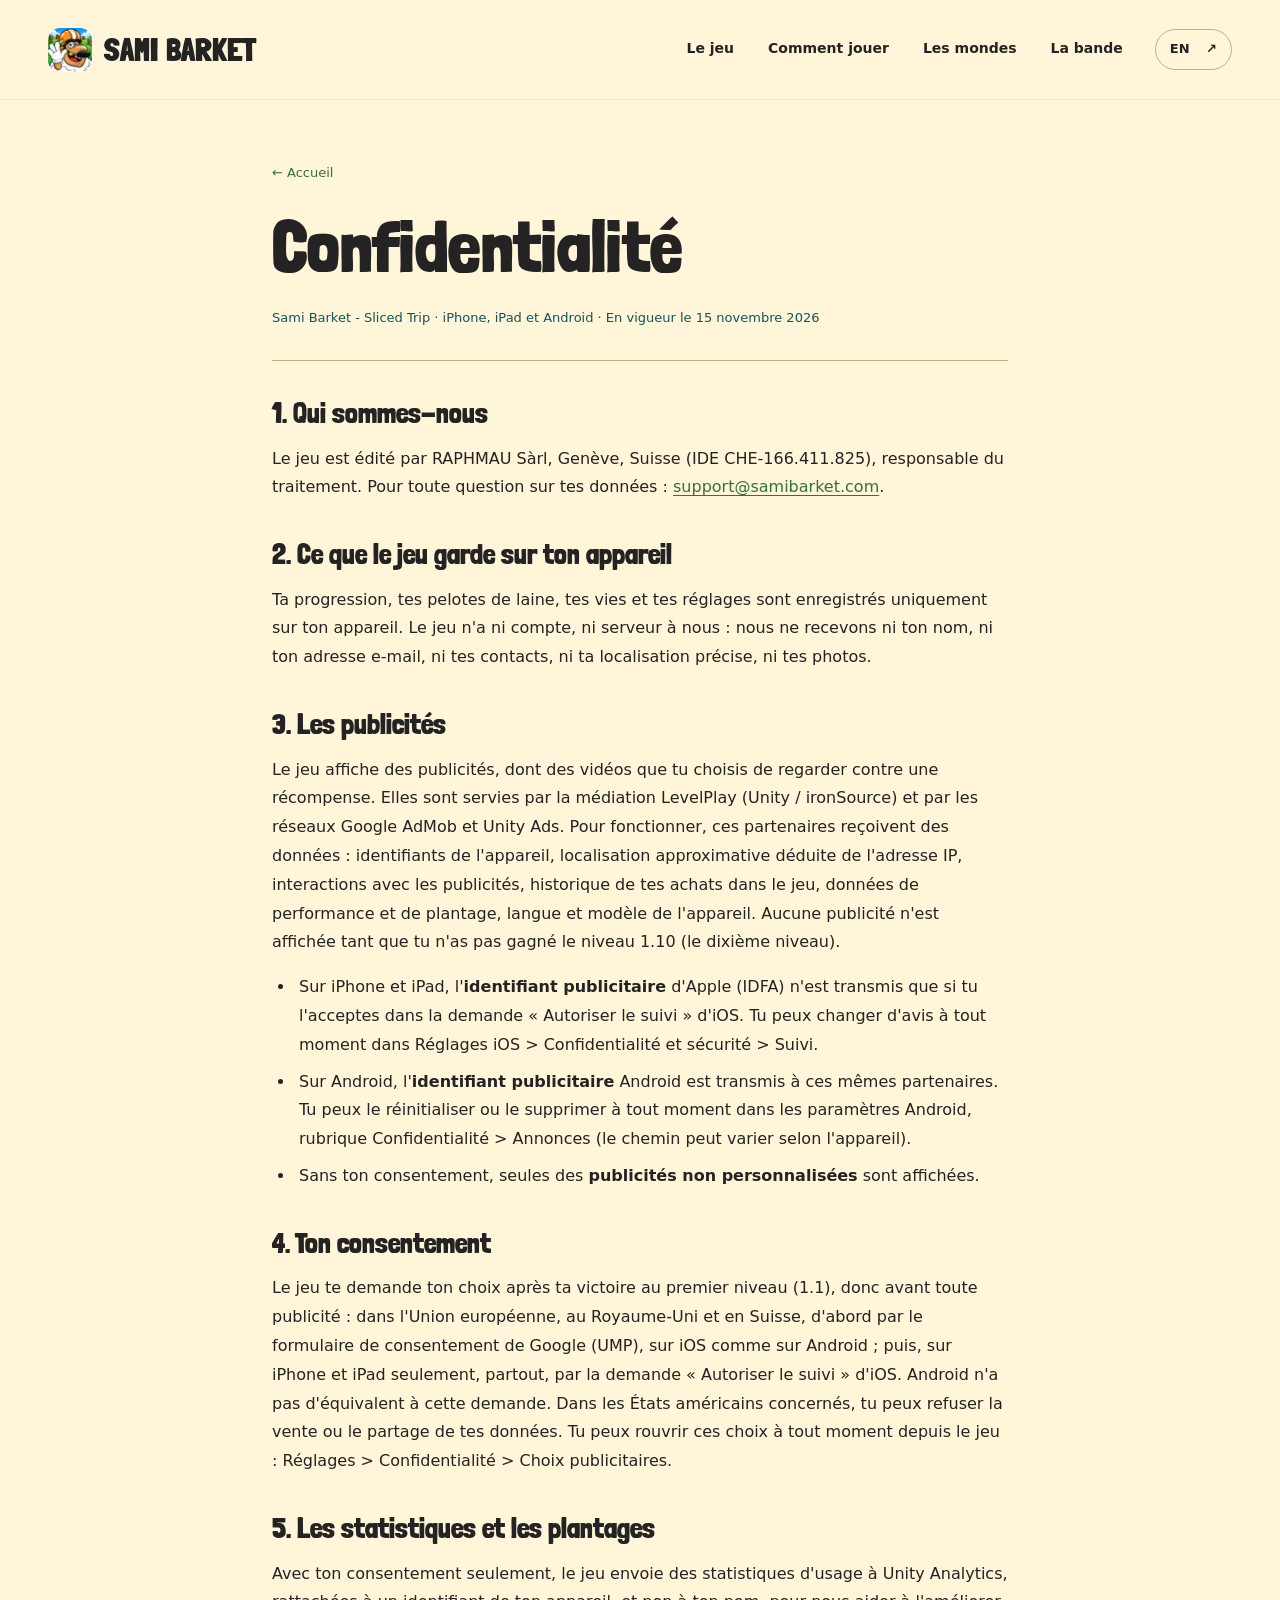
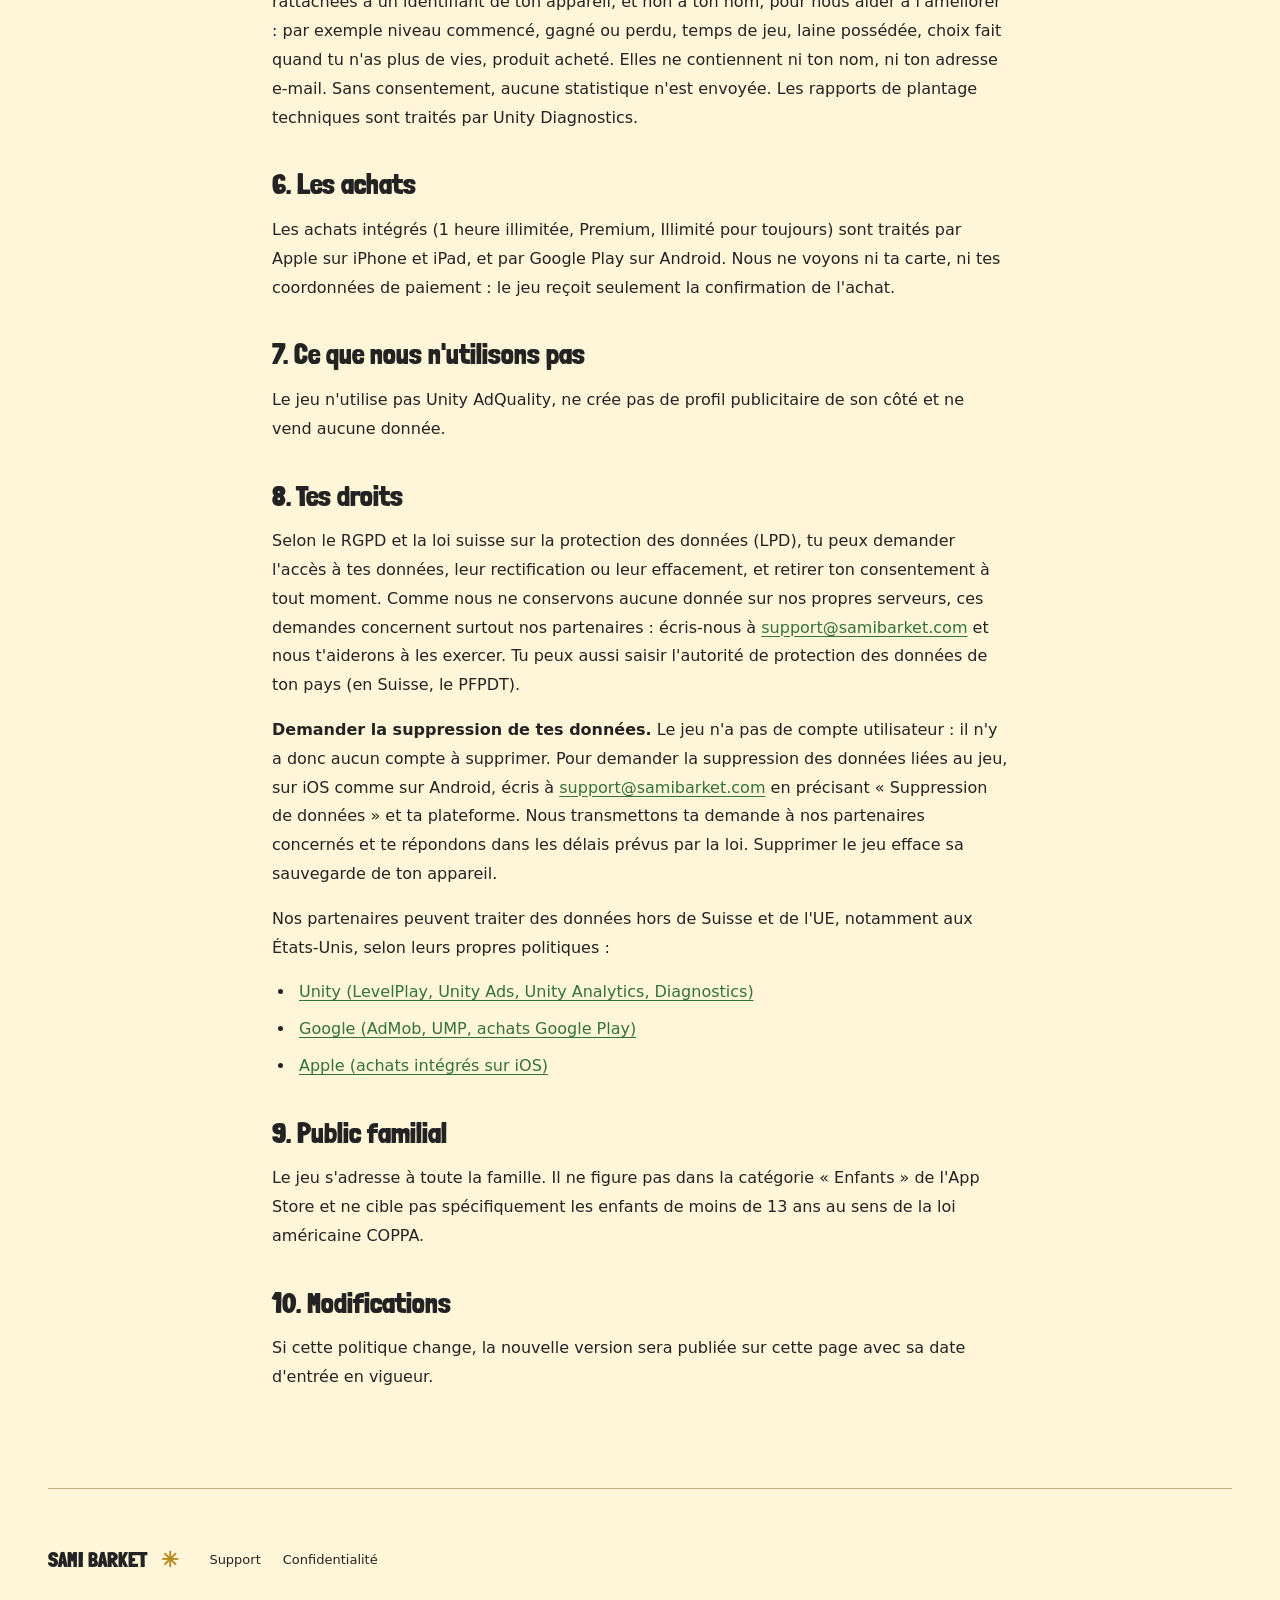
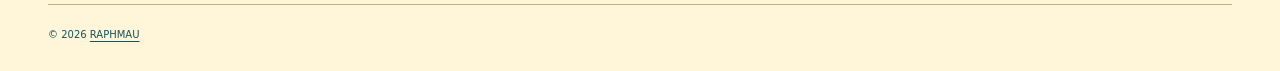
==== commit a513f19d: "Étend la politique de confidentialité à Android" ====
--- a/confidentialite/index.html
+++ b/confidentialite/index.html
@@ -1,7 +1,7 @@
 <!doctype html>
 <html lang="fr"><head><meta charset="utf-8"><meta name="viewport" content="width=device-width, initial-scale=1"><title>Confidentialité · Sami Barket - Sliced Trip</title><meta name="description" content="Politique de confidentialité du jeu Sami Barket - Sliced Trip."><meta name="theme-color" content="#fff9e9"><link rel="icon" href="/icon.png"><link rel="stylesheet" href="/home.css?v=8"><link rel="canonical" href="https://samibarket.com/confidentialite/"><link rel="alternate" hreflang="en" href="https://samibarket.com/privacy/"></head>
 <body><a class="skip" href="#main">Aller au contenu</a><header class="site-header"><a class="brand" href="/" aria-label="Sami Barket"><img src="/icon.png" width="44" height="44" alt=""><span>SAMI<span class="brand-small">BARKET</span></span></a><nav aria-label="Navigation principale"><a href="/#sliced-trip">Le jeu</a><a href="/#how-to-play">Comment jouer</a><a href="/#worlds">Les mondes</a><a href="/#the-flock">La bande</a></nav><a class="language" href="/privacy/" lang="en">EN <span aria-hidden="true">↗</span></a></header>
-<main id="main" class="document-page"><header class="document-heading"><a class="back-link" href="/">← Accueil</a><h1>Confidentialité</h1><p>Sami Barket - Sliced Trip · iPhone et iPad · En vigueur le 12 novembre 2026</p></header><div class="document-content">
+<main id="main" class="document-page"><header class="document-heading"><a class="back-link" href="/">← Accueil</a><h1>Confidentialité</h1><p>Sami Barket - Sliced Trip · iPhone, iPad et Android · En vigueur le 15 novembre 2026</p></header><div class="document-content">
     <h2>1. Qui sommes-nous</h2>
     <p>Le jeu est édité par RAPHMAU Sàrl, Genève, Suisse (IDE CHE-166.411.825), responsable du traitement. Pour toute question sur tes données : <a href="mailto:support@samibarket.com">support@samibarket.com</a>.</p>
 
@@ -11,29 +11,31 @@
     <h2>3. Les publicités</h2>
     <p>Le jeu affiche des publicités, dont des vidéos que tu choisis de regarder contre une récompense. Elles sont servies par la médiation LevelPlay (Unity / ironSource) et par les réseaux Google AdMob et Unity Ads. Pour fonctionner, ces partenaires reçoivent des données : identifiants de l'appareil, localisation approximative déduite de l'adresse IP, interactions avec les publicités, historique de tes achats dans le jeu, données de performance et de plantage, langue et modèle de l'appareil. Aucune publicité n'est affichée tant que tu n'as pas gagné le niveau 1.10 (le dixième niveau).</p>
     <ul>
-      <li>L'<strong>identifiant publicitaire</strong> d'Apple (IDFA) n'est transmis que si tu l'acceptes dans la demande « Autoriser le suivi » d'iOS. Tu peux changer d'avis à tout moment dans Réglages iOS &gt; Confidentialité et sécurité &gt; Suivi.</li>
+      <li>Sur iPhone et iPad, l'<strong>identifiant publicitaire</strong> d'Apple (IDFA) n'est transmis que si tu l'acceptes dans la demande « Autoriser le suivi » d'iOS. Tu peux changer d'avis à tout moment dans Réglages iOS &gt; Confidentialité et sécurité &gt; Suivi.</li>
+      <li>Sur Android, l'<strong>identifiant publicitaire</strong> Android est transmis à ces mêmes partenaires. Tu peux le réinitialiser ou le supprimer à tout moment dans les paramètres Android, rubrique Confidentialité &gt; Annonces (le chemin peut varier selon l'appareil).</li>
       <li>Sans ton consentement, seules des <strong>publicités non personnalisées</strong> sont affichées.</li>
     </ul>
 
     <h2>4. Ton consentement</h2>
-    <p>Le jeu te demande ton choix après ta victoire au premier niveau (1.1), donc avant toute publicité : dans l'Union européenne, au Royaume-Uni et en Suisse, d'abord par le formulaire de consentement de Google (UMP) ; puis, partout, par la demande « Autoriser le suivi » d'iOS. Dans les États américains concernés, tu peux refuser la vente ou le partage de tes données. Tu peux rouvrir ces choix à tout moment depuis le jeu : Réglages &gt; Confidentialité &gt; Choix publicitaires.</p>
+    <p>Le jeu te demande ton choix après ta victoire au premier niveau (1.1), donc avant toute publicité : dans l'Union européenne, au Royaume-Uni et en Suisse, d'abord par le formulaire de consentement de Google (UMP), sur iOS comme sur Android ; puis, sur iPhone et iPad seulement, partout, par la demande « Autoriser le suivi » d'iOS. Android n'a pas d'équivalent à cette demande. Dans les États américains concernés, tu peux refuser la vente ou le partage de tes données. Tu peux rouvrir ces choix à tout moment depuis le jeu : Réglages &gt; Confidentialité &gt; Choix publicitaires.</p>
 
     <h2>5. Les statistiques et les plantages</h2>
     <p>Avec ton consentement seulement, le jeu envoie des statistiques d'usage à Unity Analytics, rattachées à un identifiant de ton appareil, et non à ton nom, pour nous aider à l'améliorer : par exemple niveau commencé, gagné ou perdu, temps de jeu, laine possédée, choix fait quand tu n'as plus de vies, produit acheté. Elles ne contiennent ni ton nom, ni ton adresse e-mail. Sans consentement, aucune statistique n'est envoyée. Les rapports de plantage techniques sont traités par Unity Diagnostics.</p>
 
     <h2>6. Les achats</h2>
-    <p>Les achats intégrés (1 heure illimitée, Premium, Illimité pour toujours) sont traités par Apple. Nous ne voyons ni ta carte, ni tes coordonnées de paiement : le jeu reçoit seulement la confirmation de l'achat.</p>
+    <p>Les achats intégrés (1 heure illimitée, Premium, Illimité pour toujours) sont traités par Apple sur iPhone et iPad, et par Google Play sur Android. Nous ne voyons ni ta carte, ni tes coordonnées de paiement : le jeu reçoit seulement la confirmation de l'achat.</p>
 
     <h2>7. Ce que nous n'utilisons pas</h2>
     <p>Le jeu n'utilise pas Unity AdQuality, ne crée pas de profil publicitaire de son côté et ne vend aucune donnée.</p>
 
     <h2>8. Tes droits</h2>
-    <p>Selon le RGPD et la loi suisse sur la protection des données (LPD), tu peux demander l'accès à tes données, leur rectification ou leur effacement, et retirer ton consentement à tout moment. Comme nous ne conservons aucune donnée sur nos propres serveurs, ces demandes concernent surtout nos partenaires : écris-nous à <a href="mailto:support@samibarket.com">support@samibarket.com</a> et nous t'aiderons à les exercer. Supprimer le jeu efface sa sauvegarde de ton appareil. Tu peux aussi saisir l'autorité de protection des données de ton pays (en Suisse, le PFPDT).</p>
+    <p>Selon le RGPD et la loi suisse sur la protection des données (LPD), tu peux demander l'accès à tes données, leur rectification ou leur effacement, et retirer ton consentement à tout moment. Comme nous ne conservons aucune donnée sur nos propres serveurs, ces demandes concernent surtout nos partenaires : écris-nous à <a href="mailto:support@samibarket.com">support@samibarket.com</a> et nous t'aiderons à les exercer. Tu peux aussi saisir l'autorité de protection des données de ton pays (en Suisse, le PFPDT).</p>
+    <p id="suppression"><strong>Demander la suppression de tes données.</strong> Le jeu n'a pas de compte utilisateur : il n'y a donc aucun compte à supprimer. Pour demander la suppression des données liées au jeu, sur iOS comme sur Android, écris à <a href="mailto:support@samibarket.com">support@samibarket.com</a> en précisant « Suppression de données » et ta plateforme. Nous transmettons ta demande à nos partenaires concernés et te répondons dans les délais prévus par la loi. Supprimer le jeu efface sa sauvegarde de ton appareil.</p>
     <p>Nos partenaires peuvent traiter des données hors de Suisse et de l'UE, notamment aux États-Unis, selon leurs propres politiques :</p>
     <ul>
       <li><a href="https://unity.com/legal/game-player-and-app-user-privacy-policy">Unity (LevelPlay, Unity Ads, Unity Analytics, Diagnostics)</a></li>
-      <li><a href="https://policies.google.com/privacy">Google (AdMob, UMP)</a></li>
-      <li><a href="https://www.apple.com/legal/privacy/">Apple (achats intégrés)</a></li>
+      <li><a href="https://policies.google.com/privacy">Google (AdMob, UMP, achats Google Play)</a></li>
+      <li><a href="https://www.apple.com/legal/privacy/">Apple (achats intégrés sur iOS)</a></li>
     </ul>
 
     <h2>9. Public familial</h2>
